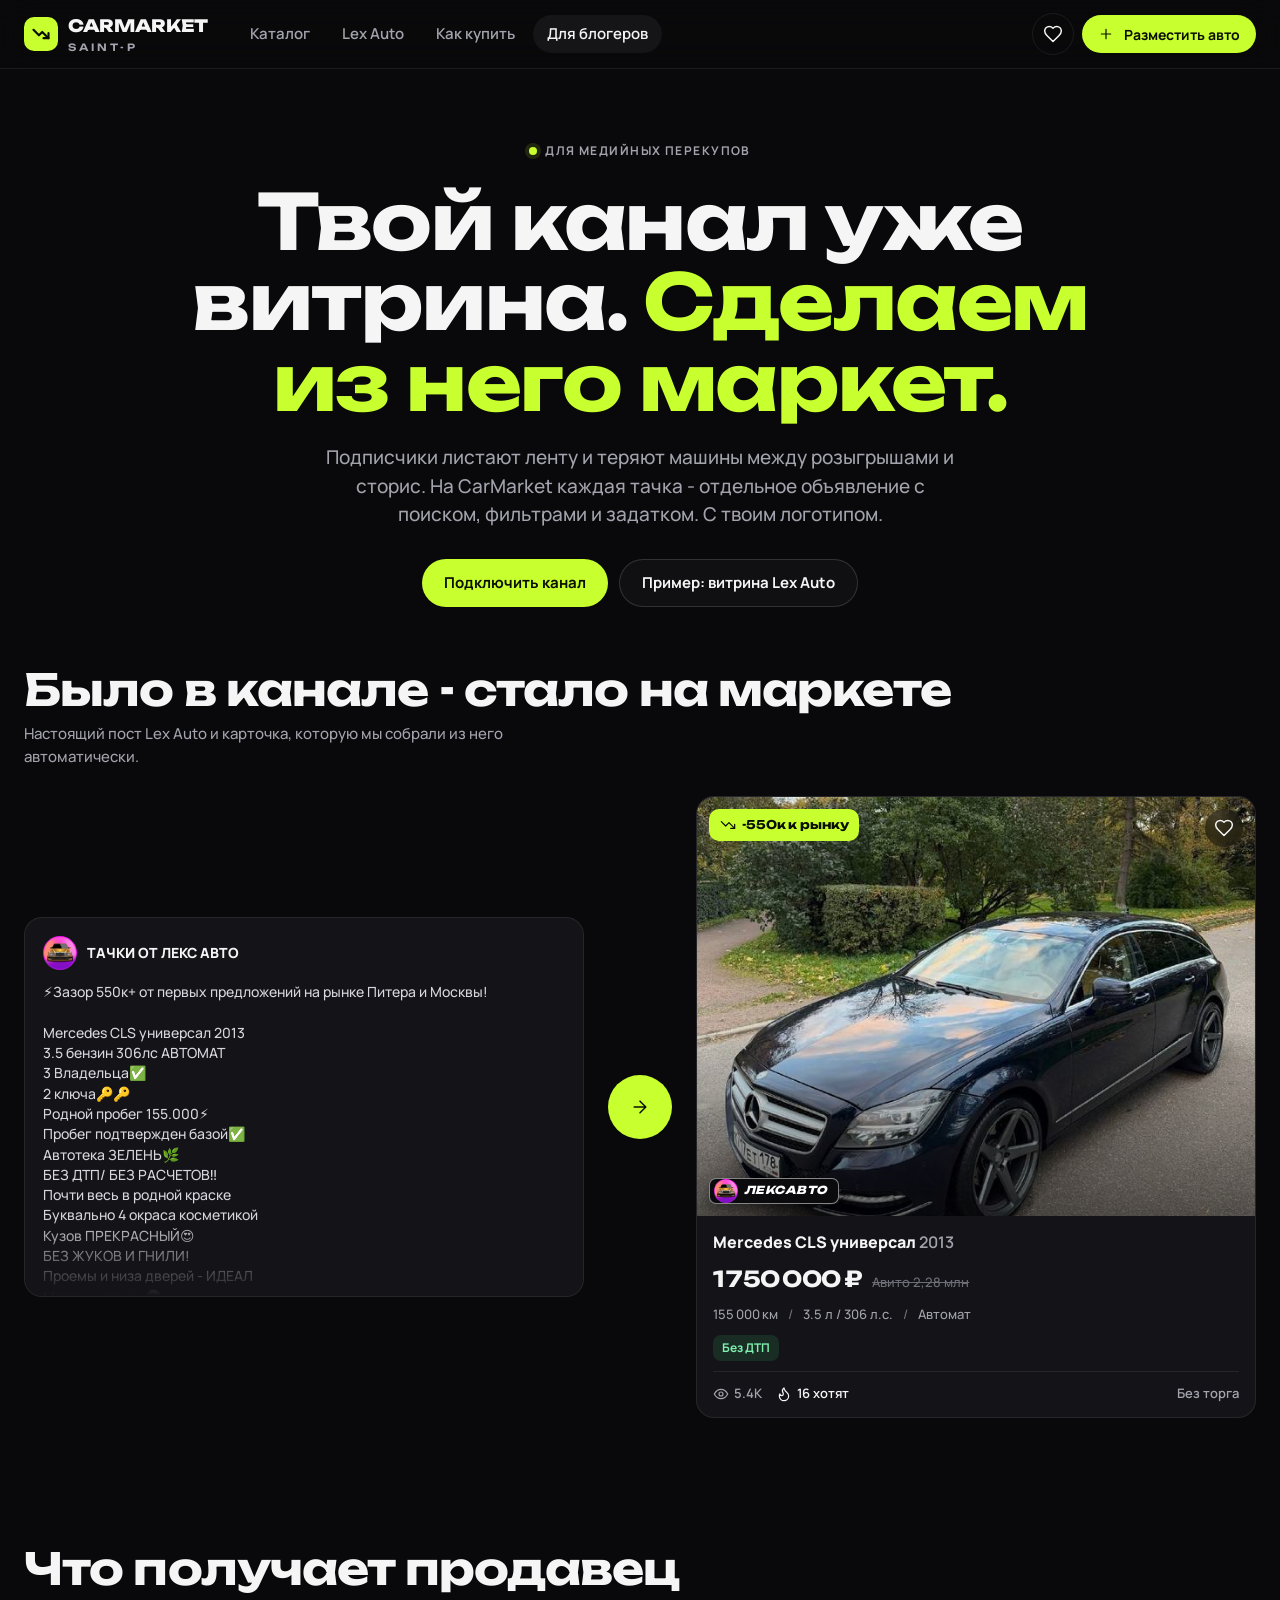
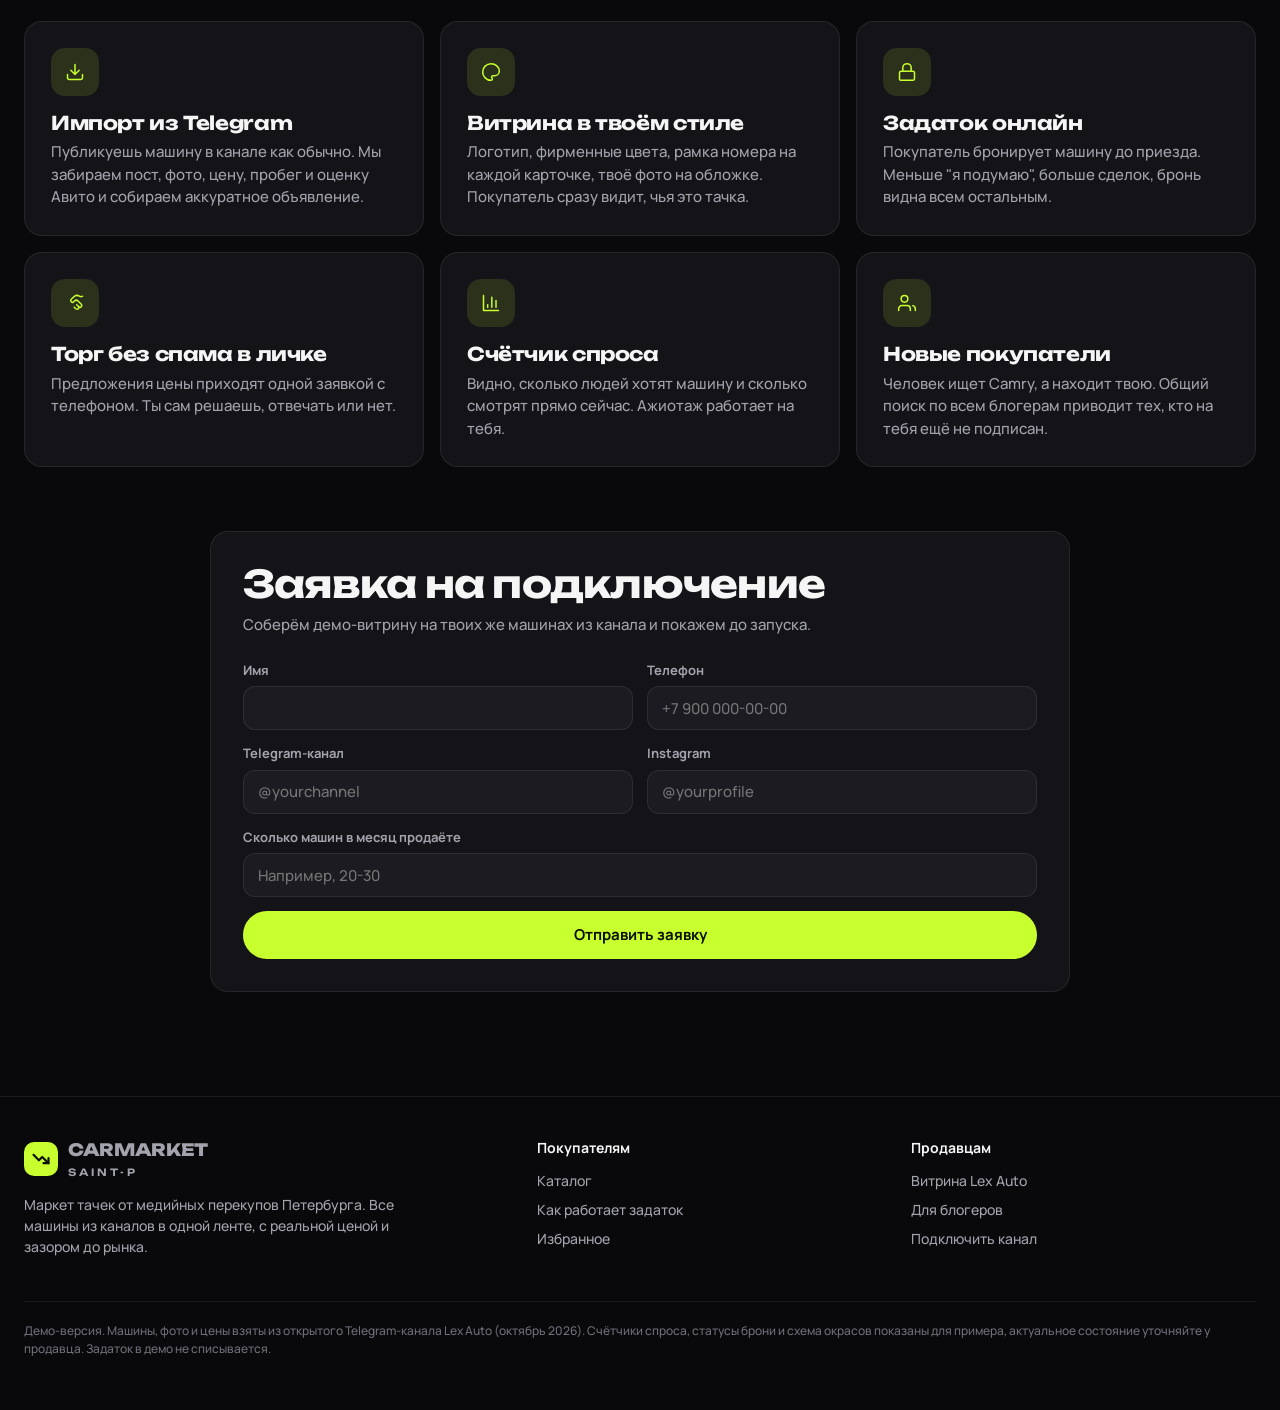
==== bloggers.html @ 49f21e92 "CarMarket SPB: маркет тачек медийных перекупов, первый продавец Lex Auto Каталог с фильтрами и зазор" ====
<!doctype html>
<html lang="ru">
<head>
<meta charset="utf-8">
<meta name="viewport" content="width=device-width, initial-scale=1, viewport-fit=cover">
<title>Для блогеров - CarMarket SPB</title>
<meta name="description" content="Все машины из Telegram-каналов медийных перекупов Петербурга в одной ленте: реальная цена, зазор до рынка, состояние кузова, задаток онлайн.">
<meta name="theme-color" content="#09090b">
<meta property="og:title" content="CarMarket SPB - тачки ниже рынка от медийных перекупов Питера">
<meta property="og:description" content="Все машины из Telegram-каналов медийных перекупов Петербурга в одной ленте: реальная цена, зазор до рынка, состояние кузова, задаток онлайн.">
<meta property="og:image" content="assets/img/og.jpg">
<link rel="icon" href="assets/img/favicon.svg" type="image/svg+xml">
<link rel="preconnect" href="https://fonts.googleapis.com">
<link rel="preconnect" href="https://fonts.gstatic.com" crossorigin>
<link href="https://fonts.googleapis.com/css2?family=Manrope:wght@400;500;600;700;800&family=Unbounded:wght@500;700;800;900&display=swap&subset=cyrillic" rel="stylesheet">
<link rel="stylesheet" href="assets/css/style.css">
</head>
<body data-page="bloggers">

<main>
  <section class="b-hero wrap">
    <span class="eyebrow"><span class="dot"></span>Для медийных перекупов</span>
    <h1>Твой канал уже витрина. <em>Сделаем из него маркет.</em></h1>
    <p>Подписчики листают ленту и теряют машины между розыгрышами и сторис. На CarMarket каждая тачка - отдельное объявление с поиском, фильтрами и задатком. С твоим логотипом.</p>
    <a class="btn btn-accent" href="#join">Подключить канал</a>
    <a class="btn btn-ghost" href="seller.html?id=lex-auto" style="margin-left:8px">Пример: витрина Lex Auto</a>
  </section>

  <section class="sec" style="padding-top:20px">
    <div class="wrap">
      <div class="sec-hd"><div><h2>Было в канале - стало на маркете</h2><p>Настоящий пост Lex Auto и карточка, которую мы собрали из него автоматически.</p></div></div>
      <div class="flow">
        <div class="tg-post" id="tgPost"></div>
        <div class="arrow"><svg class="icon" viewBox="0 0 24 24" aria-hidden="true"><path d="M5 12h14M12 5l7 7-7 7"/></svg></div>
        <div id="mkCard"></div>
      </div>
    </div>
  </section>

  <section class="sec">
    <div class="wrap">
      <div class="sec-hd"><div><h2>Что получает продавец</h2></div></div>
      <div class="features"><div class="feature reveal"><div class="icon-wrap"><svg class="icon" viewBox="0 0 24 24" aria-hidden="true"><path d="M21 15v4a2 2 0 0 1-2 2H5a2 2 0 0 1-2-2v-4M7 10l5 5 5-5M12 15V3"/></svg></div><h3>Импорт из Telegram</h3><p>Публикуешь машину в канале как обычно. Мы забираем пост, фото, цену, пробег и оценку Авито и собираем аккуратное объявление.</p></div><div class="feature reveal"><div class="icon-wrap"><svg class="icon" viewBox="0 0 24 24" aria-hidden="true"><path d="M12 2C6.5 2 2 6.5 2 12s4.5 10 10 10c.926 0 1.648-.746 1.648-1.688 0-.437-.18-.835-.437-1.125-.29-.289-.438-.652-.438-1.125a1.64 1.64 0 0 1 1.668-1.668h1.996c3.051 0 5.555-2.503 5.555-5.554C21.965 6.012 17.461 2 12 2z"/></svg></div><h3>Витрина в твоём стиле</h3><p>Логотип, фирменные цвета, рамка номера на каждой карточке, твоё фото на обложке. Покупатель сразу видит, чья это тачка.</p></div><div class="feature reveal"><div class="icon-wrap"><svg class="icon" viewBox="0 0 24 24" aria-hidden="true"><rect x="3" y="11" width="18" height="11" rx="2"/><path d="M7 11V7a5 5 0 0 1 10 0v4"/></svg></div><h3>Задаток онлайн</h3><p>Покупатель бронирует машину до приезда. Меньше "я подумаю", больше сделок, бронь видна всем остальным.</p></div><div class="feature reveal"><div class="icon-wrap"><svg class="icon" viewBox="0 0 24 24" aria-hidden="true"><path d="m11 17 2 2a1 1 0 1 0 3-3"/><path d="m14 14 2.5 2.5a1 1 0 1 0 3-3l-3.88-3.88a3 3 0 0 0-4.24 0l-.88.88a1 1 0 1 1-3-3l2.81-2.81a5.79 5.79 0 0 1 7.06-.87l.47.28a2 2 0 0 0 1.42.25L21 4"/></svg></div><h3>Торг без спама в личке</h3><p>Предложения цены приходят одной заявкой с телефоном. Ты сам решаешь, отвечать или нет.</p></div><div class="feature reveal"><div class="icon-wrap"><svg class="icon" viewBox="0 0 24 24" aria-hidden="true"><path d="M3 3v18h18M18 17V9M13 17V5M8 17v-3"/></svg></div><h3>Счётчик спроса</h3><p>Видно, сколько людей хотят машину и сколько смотрят прямо сейчас. Ажиотаж работает на тебя.</p></div><div class="feature reveal"><div class="icon-wrap"><svg class="icon" viewBox="0 0 24 24" aria-hidden="true"><path d="M16 21v-2a4 4 0 0 0-4-4H6a4 4 0 0 0-4 4v2"/><circle cx="9" cy="7" r="4"/><path d="M22 21v-2a4 4 0 0 0-3-3.87"/></svg></div><h3>Новые покупатели</h3><p>Человек ищет Camry, а находит твою. Общий поиск по всем блогерам приводит тех, кто на тебя ещё не подписан.</p></div></div>
    </div>
  </section>

  <section class="sec" id="join" style="padding-top:0">
    <div class="wrap">
      <div class="panel" style="padding:32px;max-width:860px;margin:0 auto">
        <h2 style="font-size:clamp(26px,3.4vw,38px);margin-bottom:10px">Заявка на подключение</h2>
        <p style="color:var(--muted);margin:0 0 24px">Соберём демо-витрину на твоих же машинах из канала и покажем до запуска.</p>
        <form class="form-grid" id="joinForm">
          <div><label for="jName">Имя</label><input class="field" id="jName" required autocomplete="name"></div>
          <div><label for="jPhone">Телефон</label><input class="field" id="jPhone" required type="tel" inputmode="tel" placeholder="+7 900 000-00-00"></div>
          <div><label for="jTg">Telegram-канал</label><input class="field" id="jTg" required placeholder="@yourchannel"></div>
          <div><label for="jIg">Instagram</label><input class="field" id="jIg" placeholder="@yourprofile"></div>
          <div class="full"><label for="jMsg">Сколько машин в месяц продаёте</label><input class="field" id="jMsg" placeholder="Например, 20-30"></div>
          <div class="full"><button class="btn btn-accent btn-block">Отправить заявку</button></div>
        </form>
      </div>
    </div>
  </section>
</main>
<script>window.CLS_POST = "⚡️Зазор 550к+ от первых предложений на рынке Питера и Москвы!\n\nMercedes CLS универсал 2013\n3.5 бензин 306лс АВТОМАТ\n3 Владельца✅\n2 ключа🔑🔑\nРодной пробег 155.000⚡️\nПробег подтвержден базой✅\nАвтотека ЗЕЛЕНЬ🌿\nБЕЗ ДТП/ БЕЗ РАСЧЕТОВ‼️\nПочти весь в родной краске\nБуквально 4 окраса косметикой\nКузов ПРЕКРАСНЫЙ😍\nБЕЗ ЖУКОВ И ГНИЛИ!\nПроемы и низа дверей - ИДЕАЛ\nМотор - часики🕐\nИдеально работает, не цокает\nВ красивом синем цвете💙\nКрасивые диски Vossen🛞\nРезина Continental, Перфорированные тормоза🔥\nЖирная комплектация🥵\nЗадняя пневмоподвеска😤\nДерево, кожа, дерево, люк\nПамять, регулировки, автосвет\nКожа мультируль с лепестками\nКруиз, навигация, стекла, зеркала, климат, подогревы, датчик дождя и тд.\n\n📈Старт рынка 2.300к\n🌿Авито оценка 2.280к\n🎁Наша цена всего 1.750к\n☎️ 89991679220";</script>
<script src="assets/js/cars.js"></script>
<script src="assets/js/sellers.js"></script>
<script src="assets/js/app.js"></script>
</body>
</html>
---- assets/css/style.css ----
/* CarMarket SPB - marketplace of media resellers */
:root {
  --bg: #09090b;
  --bg-2: #0f0f12;
  --surface: #141418;
  --surface-2: #1b1b21;
  --surface-3: #24242c;
  --line: rgba(255, 255, 255, .08);
  --line-2: rgba(255, 255, 255, .14);
  --text: #f5f5f6;
  --muted: #a3a3ad;
  --dim: #6e6e78;
  --accent: #c8ff2e;
  --accent-ink: #0b0f00;
  --accent-soft: rgba(200, 255, 46, .12);
  --hot: #ff4d3d;
  --warn: #ffb020;
  --ok: #3ddc84;
  --seller-a: #ff2bd6;
  --seller-b: #7a2cff;
  --seller-gold: #f2b84b;
  --radius: 18px;
  --radius-sm: 12px;
  --shadow: 0 20px 60px -20px rgba(0, 0, 0, .7);
  --display: 'Unbounded', 'Manrope', system-ui, sans-serif;
  --body: 'Manrope', system-ui, -apple-system, sans-serif;
  --wrap: 1320px;
  --ease: cubic-bezier(.2, .8, .2, 1);
}

*, *::before, *::after { box-sizing: border-box; }
html { -webkit-text-size-adjust: 100%; scroll-behavior: smooth; }
body {
  margin: 0;
  background: var(--bg);
  color: var(--text);
  font: 500 15px/1.5 var(--body);
  -webkit-font-smoothing: antialiased;
  overflow-x: hidden;
}
img { max-width: 100%; display: block; }
a { color: inherit; text-decoration: none; }
button, input, select, textarea { font: inherit; color: inherit; }
button { cursor: pointer; background: none; border: 0; padding: 0; }
:focus-visible { outline: 2px solid var(--accent); outline-offset: 3px; border-radius: 6px; }
::selection { background: var(--accent); color: var(--accent-ink); }

.wrap { width: 100%; max-width: var(--wrap); margin: 0 auto; padding: 0 24px; }
@media (max-width: 640px) { .wrap { padding: 0 16px; } }

.icon { width: 20px; height: 20px; flex: none; stroke: currentColor; fill: none; stroke-width: 1.8; stroke-linecap: round; stroke-linejoin: round; }
.icon.sm { width: 16px; height: 16px; }
.icon.lg { width: 24px; height: 24px; }

h1, h2, h3, .display { font-family: var(--display); font-weight: 700; letter-spacing: -.02em; line-height: 1.05; margin: 0; }
.eyebrow { display: inline-flex; align-items: center; gap: 8px; font-size: 12px; font-weight: 700; letter-spacing: .12em; text-transform: uppercase; color: var(--muted); }
.eyebrow .dot { width: 8px; height: 8px; border-radius: 50%; background: var(--accent); box-shadow: 0 0 0 4px var(--accent-soft); animation: pulse 2s infinite; }
@keyframes pulse { 50% { box-shadow: 0 0 0 8px transparent; } }

/* ---------- buttons ---------- */
.btn {
  display: inline-flex; align-items: center; justify-content: center; gap: 10px;
  height: 48px; padding: 0 22px; border-radius: 999px;
  font-weight: 700; font-size: 15px; white-space: nowrap;
  transition: transform .2s var(--ease), background .2s, border-color .2s, color .2s;
}
.btn:active { transform: scale(.97); }
.btn-accent { background: var(--accent); color: var(--accent-ink); }
.btn-accent:hover { background: #d8ff66; }
.btn-ghost { border: 1px solid var(--line-2); background: rgba(255, 255, 255, .03); }
.btn-ghost:hover { border-color: rgba(255, 255, 255, .3); background: rgba(255, 255, 255, .06); }
.btn-dark { background: var(--surface-3); }
.btn-dark:hover { background: #2e2e38; }
.btn-sm { height: 38px; padding: 0 16px; font-size: 14px; }
.btn-block { width: 100%; }

.chip {
  display: inline-flex; align-items: center; gap: 6px;
  height: 36px; padding: 0 14px; border-radius: 999px;
  border: 1px solid var(--line-2); background: rgba(255, 255, 255, .02);
  font-size: 14px; font-weight: 600; color: var(--muted);
  transition: all .2s;
}
.chip:hover { color: var(--text); border-color: rgba(255, 255, 255, .3); }
.chip.on { background: var(--accent); color: var(--accent-ink); border-color: var(--accent); }
.tag {
  display: inline-flex; align-items: center; gap: 5px;
  font-size: 12px; font-weight: 700; padding: 4px 9px; border-radius: 8px;
  background: var(--surface-3); color: #d4d4da; white-space: nowrap;
}
.tag.ok { background: rgba(61, 220, 132, .12); color: #7ff0ae; }
.tag.warn { background: rgba(255, 176, 32, .12); color: #ffc85c; }
.tag.hot { background: rgba(255, 77, 61, .14); color: #ff8a7d; }

/* ---------- header ---------- */
.hdr {
  position: sticky; top: 0; z-index: 50;
  background: rgba(9, 9, 11, .78);
  backdrop-filter: saturate(160%) blur(16px);
  -webkit-backdrop-filter: saturate(160%) blur(16px);
  border-bottom: 1px solid var(--line);
}
.hdr-in { display: flex; align-items: center; gap: 28px; height: 68px; }
.logo { display: flex; align-items: center; gap: 10px; font-family: var(--display); font-weight: 800; font-size: 17px; letter-spacing: -.02em; }
.logo-mark { width: 34px; height: 34px; border-radius: 10px; background: var(--accent); display: grid; place-items: center; color: var(--accent-ink); }
.logo small { display: block; font-size: 10px; letter-spacing: .3em; color: var(--muted); font-weight: 600; margin-top: 2px; }
.nav { display: flex; gap: 4px; }
.nav a { padding: 8px 14px; border-radius: 999px; font-weight: 600; color: var(--muted); transition: .2s; }
.nav a:hover, .nav a.on { color: var(--text); background: rgba(255, 255, 255, .05); }
.hdr-act { margin-left: auto; display: flex; align-items: center; gap: 8px; }
.icon-btn { position: relative; width: 42px; height: 42px; border-radius: 50%; display: grid; place-items: center; border: 1px solid var(--line); transition: .2s; }
.icon-btn:hover { border-color: var(--line-2); background: rgba(255, 255, 255, .05); }
.icon-btn .count { position: absolute; top: -3px; right: -3px; min-width: 18px; height: 18px; padding: 0 5px; border-radius: 9px; background: var(--accent); color: var(--accent-ink); font-size: 11px; font-weight: 800; display: grid; place-items: center; }
.icon-btn .count:empty { display: none; }
.burger { display: none; }
@media (max-width: 900px) {
  .nav { display: none; }
  .burger { display: grid; }
  .hdr-act .btn { display: none; }
  .nav.open { display: flex; flex-direction: column; position: absolute; top: 68px; left: 0; right: 0; padding: 12px 16px 20px; background: var(--bg); border-bottom: 1px solid var(--line); }
  .nav.open a { padding: 14px 12px; font-size: 17px; }
}

/* ---------- ticker ---------- */
.ticker { border-bottom: 1px solid var(--line); background: var(--bg-2); overflow: hidden; white-space: nowrap; font-size: 13px; font-weight: 600; color: var(--muted); }
.ticker-track { display: inline-flex; gap: 40px; padding: 10px 0; animation: ticker 60s linear infinite; }
.ticker:hover .ticker-track { animation-play-state: paused; }
.ticker-item { display: inline-flex; align-items: center; gap: 10px; }
.ticker-item b { color: var(--text); }
.ticker-item .g { color: var(--accent); }
@keyframes ticker { to { transform: translateX(-50%); } }

/* ---------- hero ---------- */
.hero { position: relative; padding: 56px 0 40px; overflow: hidden; }
.hero::before {
  content: ''; position: absolute; inset: -40% -10% auto auto; width: 900px; height: 900px;
  background: radial-gradient(closest-side, rgba(200, 255, 46, .10), transparent 70%);
  pointer-events: none;
}
.hero-grid { display: grid; grid-template-columns: 1.15fr .85fr; gap: 40px; align-items: stretch; }
.hero h1 { font-size: clamp(34px, 4.4vw, 62px); margin: 18px 0 20px; }
.hero h1 em { font-style: normal; color: var(--accent); }
.hero-lead { font-size: 18px; color: var(--muted); max-width: 560px; margin: 0 0 28px; }
.search {
  display: flex; align-items: center; gap: 10px;
  background: var(--surface); border: 1px solid var(--line-2);
  border-radius: 999px; padding: 6px 6px 6px 20px; max-width: 620px;
  transition: border-color .2s, box-shadow .2s;
}
.search:focus-within { border-color: var(--accent); box-shadow: 0 0 0 4px var(--accent-soft); }
.search input { flex: 1; min-width: 0; height: 48px; background: none; border: 0; outline: 0; font-size: 16px; }
.search input::placeholder { color: var(--dim); }
.quick { display: flex; flex-wrap: wrap; gap: 8px; margin-top: 18px; }
.stats { display: grid; grid-template-columns: repeat(4, 1fr); gap: 1px; margin-top: 44px; background: var(--line); border: 1px solid var(--line); border-radius: var(--radius); overflow: hidden; }
.stat { background: var(--bg); padding: 18px 20px; }
.stat b { display: block; font-family: var(--display); font-size: 26px; font-weight: 700; letter-spacing: -.02em; }
.stat b .g { color: var(--accent); }
.stat span { font-size: 13px; color: var(--muted); }
@media (max-width: 1000px) {
  .hero-grid { grid-template-columns: 1fr; }
  .stats { grid-template-columns: repeat(2, 1fr); }
}
@media (max-width: 640px) {
  .hero { padding-top: 32px; }
  .hero-lead { font-size: 16px; }
  .stat b { font-size: 21px; }
}

/* ---------- featured seller (brand card) ---------- */
.brand-card {
  height: 100%;
  position: relative; isolation: isolate; overflow: hidden;
  border-radius: 28px; min-height: 460px; padding: 26px;
  display: flex; flex-direction: column;
  background:
    radial-gradient(120% 80% at 100% 0%, var(--seller-a) 0%, transparent 55%),
    radial-gradient(120% 90% at 0% 100%, var(--seller-b) 0%, transparent 60%),
    #1a0b24;
  box-shadow: var(--shadow);
}
.brand-card::after {
  content: ''; position: absolute; inset: 0; z-index: -1; opacity: .25; mix-blend-mode: overlay;
  background-image: url("data:image/svg+xml,%3Csvg xmlns='http://www.w3.org/2000/svg' width='160' height='160'%3E%3Cfilter id='n'%3E%3CfeTurbulence type='fractalNoise' baseFrequency='.9' numOctaves='3'/%3E%3C/filter%3E%3Crect width='100%25' height='100%25' filter='url(%23n)'/%3E%3C/svg%3E");
}
.brand-card .bc-top { display: flex; align-items: center; gap: 12px; }
.brand-card .bc-ava { width: 56px; height: 56px; border-radius: 50%; border: 2px solid var(--seller-gold); object-fit: cover; }
.brand-card .bc-name { font-family: var(--display); font-weight: 800; font-size: 20px; }
.brand-card .bc-sub { font-size: 13px; color: rgba(255, 255, 255, .78); display: flex; align-items: center; gap: 6px; }
.brand-card .bc-label { position: absolute; top: 22px; right: 22px; font-size: 11px; font-weight: 800; letter-spacing: .14em; text-transform: uppercase; background: rgba(0, 0, 0, .35); padding: 7px 11px; border-radius: 999px; }
.brand-card .bc-word {
  position: absolute; left: -6px; right: 0; bottom: 120px; z-index: -1;
  font-family: var(--display); font-weight: 900; font-size: 104px; line-height: .85; letter-spacing: -.05em;
  color: transparent; -webkit-text-stroke: 1.5px rgba(255, 255, 255, .22); white-space: nowrap;
}
.brand-card .bc-person {
  position: absolute; right: 10%; bottom: 0; height: 80%; width: auto; z-index: 0;
  filter: drop-shadow(0 20px 30px rgba(0, 0, 0, .55)) saturate(1.05);
  image-rendering: auto;
}
.brand-card .bc-bottom { margin-top: auto; position: relative; z-index: 1; display: flex; align-items: flex-end; justify-content: space-between; gap: 16px; }
.brand-card .bc-stats { display: flex; gap: 22px; }
.brand-card .bc-stats b { display: block; font-family: var(--display); font-size: 24px; }
.brand-card .bc-stats span { font-size: 12px; color: rgba(255, 255, 255, .75); }
.brand-card .btn-gold { background: var(--seller-gold); color: #1a1000; }
.brand-card .btn-gold:hover { background: #ffcc6b; }
@media (max-width: 640px) {
  .brand-card { min-height: 420px; padding: 20px; border-radius: 22px; }
  .brand-card .bc-word { font-size: 84px; bottom: 150px; }
  .brand-card .bc-person { right: 0; height: 74%; bottom: 70px; }
  .brand-card .bc-bottom { flex-direction: column; align-items: stretch; }
}

/* plate frame - the seller's logo as it sits on their cars */
.plate {
  display: inline-flex; align-items: center; gap: 6px;
  height: 26px; padding: 0 10px 0 4px; border-radius: 7px;
  background: #0b0b0d; border: 1px solid rgba(255, 255, 255, .5);
  font-family: var(--display); font-style: italic; font-weight: 800; font-size: 11px; letter-spacing: .04em; color: #fff;
  box-shadow: 0 6px 16px rgba(0, 0, 0, .45);
}
.plate img { width: 18px; height: 18px; border-radius: 50%; }

/* ---------- sections ---------- */
.sec { padding: 64px 0; }
.sec-hd { display: flex; align-items: flex-end; justify-content: space-between; gap: 20px; margin-bottom: 28px; }
.sec-hd h2 { font-size: clamp(28px, 3.6vw, 44px); }
.sec-hd p { margin: 10px 0 0; color: var(--muted); max-width: 560px; }
@media (max-width: 640px) { .sec { padding: 44px 0; } .sec-hd { flex-direction: column; align-items: flex-start; } }

/* ---------- catalog ---------- */
.catalog { display: grid; grid-template-columns: 280px 1fr; gap: 28px; align-items: start; }
.filters { position: sticky; top: 88px; background: var(--surface); border: 1px solid var(--line); border-radius: var(--radius); padding: 20px; max-height: calc(100vh - 108px); overflow: auto; }
.filters h3 { font-family: var(--body); font-size: 13px; font-weight: 800; letter-spacing: .08em; text-transform: uppercase; color: var(--muted); margin: 0 0 10px; }
.f-group + .f-group { margin-top: 22px; padding-top: 20px; border-top: 1px solid var(--line); }
.f-row { display: flex; gap: 8px; }
.field {
  width: 100%; height: 44px; padding: 0 14px; border-radius: 12px;
  background: var(--surface-2); border: 1px solid var(--line); outline: 0;
  font-size: 15px; transition: border-color .2s;
}
.field:focus { border-color: var(--accent); }
select.field { appearance: none; background-image: url("data:image/svg+xml,%3Csvg xmlns='http://www.w3.org/2000/svg' width='12' height='8' fill='none' stroke='%23a3a3ad' stroke-width='1.8'%3E%3Cpath d='m1 1.5 5 5 5-5'/%3E%3C/svg%3E"); background-repeat: no-repeat; background-position: right 14px center; padding-right: 34px; }
.seg { display: flex; flex-wrap: wrap; gap: 6px; }
.seg button { height: 34px; padding: 0 12px; border-radius: 10px; background: var(--surface-2); border: 1px solid var(--line); font-size: 13px; font-weight: 700; color: var(--muted); transition: .15s; }
.seg button:hover { color: var(--text); }
.seg button.on { background: var(--accent); border-color: var(--accent); color: var(--accent-ink); }
.check { display: flex; align-items: center; gap: 10px; padding: 7px 0; cursor: pointer; font-weight: 600; font-size: 14px; }
.check input { appearance: none; width: 20px; height: 20px; border-radius: 6px; border: 1.5px solid var(--line-2); display: grid; place-items: center; transition: .15s; margin: 0; flex: none; }
.check input:checked { background: var(--accent); border-color: var(--accent); }
.check input:checked::after { content: ''; width: 10px; height: 6px; border: 2px solid var(--accent-ink); border-top: 0; border-right: 0; transform: rotate(-45deg) translate(1px, -1px); }
.check .n { margin-left: auto; color: var(--dim); font-size: 12px; }
.f-actions { display: none; }

.toolbar { display: flex; align-items: center; gap: 12px; margin-bottom: 18px; }
.toolbar .found { font-weight: 700; }
.toolbar .found span { color: var(--muted); font-weight: 600; }
.toolbar .sort { margin-left: auto; width: auto; }
.toolbar .filter-btn { display: none; }

.grid { display: grid; grid-template-columns: repeat(auto-fill, minmax(270px, 1fr)); gap: 20px; }
.empty { grid-column: 1 / -1; text-align: center; padding: 60px 20px; border: 1px dashed var(--line-2); border-radius: var(--radius); color: var(--muted); }
.empty b { display: block; font-family: var(--display); color: var(--text); font-size: 20px; margin-bottom: 8px; }

@media (max-width: 1000px) {
  .catalog { grid-template-columns: minmax(0, 1fr); }
  .filters {
    position: fixed; inset: auto 0 0 0; top: auto; z-index: 80; max-height: 86vh; border-radius: 24px 24px 0 0;
    transform: translateY(105%); transition: transform .35s var(--ease); padding-bottom: 96px;
  }
  .filters.open { transform: none; box-shadow: 0 -30px 80px rgba(0, 0, 0, .7); }
  .f-actions { display: flex; gap: 10px; position: fixed; left: 0; right: 0; bottom: 0; padding: 14px 16px calc(14px + env(safe-area-inset-bottom)); background: var(--surface); border-top: 1px solid var(--line); }
  .toolbar .filter-btn { display: inline-flex; }
}
@media (max-width: 640px) {
  .grid { grid-template-columns: 1fr; }
  .toolbar { flex-wrap: wrap; }
}

/* ---------- car card ---------- */
.card {
  position: relative; display: flex; flex-direction: column;
  background: var(--surface); border: 1px solid var(--line); border-radius: var(--radius); overflow: hidden;
  transition: transform .3s var(--ease), border-color .3s, box-shadow .3s;
}
.card:hover { transform: translateY(-4px); border-color: var(--line-2); box-shadow: var(--shadow); }
.card-media { position: relative; aspect-ratio: 4 / 3; overflow: hidden; background: var(--surface-2); }
.card-media img { width: 100%; height: 100%; object-fit: cover; transition: transform .6s var(--ease); }
.card:hover .card-media img { transform: scale(1.04); }
.card-media::after { content: ''; position: absolute; inset: auto 0 0 0; height: 45%; background: linear-gradient(transparent, rgba(0, 0, 0, .55)); pointer-events: none; }
.card .plate { position: absolute; left: 12px; bottom: 12px; z-index: 2; }
.gap-badge {
  position: absolute; left: 12px; top: 12px; z-index: 2;
  display: inline-flex; align-items: center; gap: 6px;
  padding: 7px 11px; border-radius: 10px; background: var(--accent); color: var(--accent-ink);
  font-family: var(--display); font-weight: 700; font-size: 12px; letter-spacing: -.01em;
}
.fav {
  position: absolute; right: 12px; top: 12px; z-index: 3;
  width: 38px; height: 38px; border-radius: 50%; display: grid; place-items: center;
  background: rgba(0, 0, 0, .45); backdrop-filter: blur(8px); -webkit-backdrop-filter: blur(8px);
  transition: .2s;
}
.fav:hover { background: rgba(0, 0, 0, .7); }
.fav.on { color: var(--hot); }
.fav.on .icon { fill: currentColor; }
.card .status {
  position: absolute; inset: 0; z-index: 2; display: grid; place-items: center;
  background: rgba(9, 9, 11, .55); backdrop-filter: grayscale(1);
  -webkit-backdrop-filter: grayscale(1);
}
.card .status span { font-family: var(--display); font-weight: 800; font-size: 14px; letter-spacing: .1em; text-transform: uppercase; padding: 9px 16px; border-radius: 10px; background: rgba(0, 0, 0, .6); border: 1px solid var(--line-2); }
.card .status.reserved { background: none; backdrop-filter: none; -webkit-backdrop-filter: none; place-items: start start; padding: 54px 12px 12px; pointer-events: none; }
.card .status.reserved span { background: var(--warn); color: #1a1000; border: 0; font-size: 11px; }
.card-body { padding: 16px 16px 14px; display: flex; flex-direction: column; gap: 10px; flex: 1; }
.card-title { font-weight: 800; font-size: 16px; line-height: 1.3; }
.card-title span { color: var(--muted); font-weight: 600; }
.card-price { display: flex; align-items: baseline; flex-wrap: wrap; gap: 4px 10px; }
.card-price b { font-family: var(--display); font-size: 22px; font-weight: 700; letter-spacing: -.02em; }
.card-price s { color: var(--dim); font-size: 13px; text-decoration-thickness: 1px; }
.card-specs { font-size: 13px; color: var(--muted); display: flex; flex-wrap: wrap; gap: 4px 10px; }
.card-specs i { font-style: normal; color: var(--dim); }
.card-tags { display: flex; flex-wrap: wrap; gap: 6px; }
.card-foot { margin-top: auto; padding-top: 12px; border-top: 1px solid var(--line); display: flex; align-items: center; gap: 14px; font-size: 13px; color: var(--muted); font-weight: 600; }
.card-foot span { display: inline-flex; align-items: center; gap: 5px; }
.card-foot .want { color: var(--text); }
.card-foot .bargain { margin-left: auto; }
.card a.stretch::after { content: ''; position: absolute; inset: 0; z-index: 1; }

/* ---------- how it works ---------- */
.steps { display: grid; grid-template-columns: repeat(4, 1fr); gap: 16px; counter-reset: s; }
.step { background: var(--surface); border: 1px solid var(--line); border-radius: var(--radius); padding: 24px; position: relative; overflow: hidden; }
.step::before { counter-increment: s; content: '0' counter(s); font-family: var(--display); font-weight: 800; font-size: 56px; line-height: 1; color: transparent; -webkit-text-stroke: 1px var(--line-2); position: absolute; right: 18px; top: 14px; }
.step .icon-wrap { width: 48px; height: 48px; border-radius: 14px; display: grid; place-items: center; background: var(--accent-soft); color: var(--accent); margin-bottom: 18px; }
.step h3 { font-size: 18px; margin-bottom: 8px; }
.step p { margin: 0; color: var(--muted); font-size: 14px; }
@media (max-width: 1000px) { .steps { grid-template-columns: 1fr 1fr; } }
@media (max-width: 640px) { .steps { grid-template-columns: 1fr; } }

/* ---------- sellers rail ---------- */
.sellers { display: grid; grid-template-columns: 1.4fr 1fr 1fr 1fr; gap: 16px; }
.seller-tile { border-radius: var(--radius); padding: 22px; min-height: 230px; display: flex; flex-direction: column; border: 1px solid var(--line); background: var(--surface); position: relative; overflow: hidden; transition: transform .3s var(--ease); }
.seller-tile:hover { transform: translateY(-3px); }
.seller-tile.brand { background: radial-gradient(100% 100% at 100% 0%, var(--seller-a), transparent 60%), radial-gradient(100% 100% at 0% 100%, var(--seller-b), transparent 60%), #1a0b24; border: 0; }
.seller-tile .ava { width: 64px; height: 64px; border-radius: 50%; object-fit: cover; border: 2px solid var(--seller-gold); }
.seller-tile h3 { font-size: 20px; margin: 16px 0 4px; }
.seller-tile p { margin: 0; font-size: 14px; color: rgba(255, 255, 255, .75); }
.seller-tile .meta { margin-top: auto; padding-top: 16px; display: flex; gap: 16px; font-size: 13px; font-weight: 700; }
.seller-tile.soon { border-style: dashed; border-color: var(--line-2); background: transparent; color: var(--muted); }
.seller-tile.soon .ava { border: 1.5px dashed var(--line-2); display: grid; place-items: center; }
.seller-tile.soon h3 { color: var(--text); }
@media (max-width: 1000px) { .sellers { grid-template-columns: 1fr 1fr; } }
@media (max-width: 640px) { .sellers { grid-template-columns: 1fr; } .seller-tile.soon:nth-child(n+3) { display: none; } }

/* ---------- CTA band ---------- */
.cta-band { border-radius: 28px; padding: 48px; background: var(--accent); color: var(--accent-ink); display: grid; grid-template-columns: 1.3fr 1fr; gap: 30px; align-items: center; position: relative; overflow: hidden; }
.cta-band h2 { font-size: clamp(30px, 4vw, 52px); }
.cta-band p { font-size: 17px; margin: 14px 0 0; max-width: 520px; font-weight: 600; opacity: .8; }
.cta-band .btn { background: var(--accent-ink); color: var(--accent); }
.cta-band .btn:hover { background: #1c2400; }
.cta-band ul { list-style: none; margin: 0; padding: 0; display: grid; gap: 12px; font-weight: 700; }
.cta-band li { display: flex; gap: 10px; align-items: flex-start; }
@media (max-width: 800px) { .cta-band { grid-template-columns: 1fr; padding: 30px 22px; } }

/* ---------- footer ---------- */
.ftr { border-top: 1px solid var(--line); margin-top: 40px; padding: 40px 0 calc(40px + env(safe-area-inset-bottom)); color: var(--muted); font-size: 14px; }
.ftr-in { display: grid; grid-template-columns: 1.4fr 1fr 1fr; gap: 30px; }
.ftr h4 { color: var(--text); margin: 0 0 12px; font-size: 14px; }
.ftr ul { list-style: none; margin: 0; padding: 0; display: grid; gap: 8px; }
.ftr a:hover { color: var(--text); }
.ftr .note { margin-top: 30px; padding-top: 20px; border-top: 1px solid var(--line); font-size: 12px; color: var(--dim); }
@media (max-width: 800px) { .ftr-in { grid-template-columns: 1fr 1fr; } .ftr-in > :first-child { grid-column: 1 / -1; } }

/* ---------- car page ---------- */
.crumbs { display: flex; flex-wrap: wrap; gap: 8px; font-size: 13px; color: var(--dim); padding: 22px 0 14px; }
.crumbs a:hover { color: var(--text); }
.car-head { display: flex; flex-wrap: wrap; align-items: flex-end; justify-content: space-between; gap: 16px; margin-bottom: 20px; }
.car-head h1 { font-size: clamp(28px, 4vw, 48px); }
.car-head h1 span { color: var(--muted); font-weight: 500; }
.car-head .tags { display: flex; flex-wrap: wrap; gap: 6px; margin-top: 12px; }
.car-head .acts { display: flex; gap: 8px; }
.car-layout { display: grid; grid-template-columns: minmax(0, 1fr) 400px; gap: 28px; align-items: start; }
.car-layout > *, .catalog > * { min-width: 0; }
@media (max-width: 1080px) { .car-layout { grid-template-columns: minmax(0, 1fr); } }

.gallery { position: relative; }
.g-main { position: relative; aspect-ratio: 4 / 3; border-radius: var(--radius); overflow: hidden; background: var(--surface-2); }
.g-track { display: flex; height: 100%; overflow-x: auto; scroll-snap-type: x mandatory; scrollbar-width: none; }
.g-track::-webkit-scrollbar { display: none; }
.g-track img { flex: 0 0 100%; width: 100%; height: 100%; object-fit: cover; scroll-snap-align: center; cursor: zoom-in; }
.g-nav { position: absolute; top: 50%; transform: translateY(-50%); width: 46px; height: 46px; border-radius: 50%; background: rgba(0, 0, 0, .5); backdrop-filter: blur(8px); -webkit-backdrop-filter: blur(8px); display: grid; place-items: center; z-index: 2; transition: .2s; }
.g-nav:hover { background: rgba(0, 0, 0, .8); }
.g-nav.prev { left: 14px; } .g-nav.next { right: 14px; }
.g-count { position: absolute; right: 14px; bottom: 14px; z-index: 2; font-size: 13px; font-weight: 700; background: rgba(0, 0, 0, .55); padding: 6px 10px; border-radius: 8px; }
.g-main .plate { position: absolute; left: 14px; bottom: 14px; z-index: 2; height: 32px; font-size: 13px; }
.g-main .plate img { width: 22px; height: 22px; }
.g-thumbs { display: flex; gap: 8px; margin-top: 10px; overflow-x: auto; scrollbar-width: none; padding-bottom: 2px; }
.g-thumbs::-webkit-scrollbar { display: none; }
.g-thumbs button { flex: 0 0 92px; height: 68px; border-radius: 10px; overflow: hidden; opacity: .5; transition: opacity .2s; border: 2px solid transparent; }
.g-thumbs button.on { opacity: 1; border-color: var(--accent); }
.g-thumbs img { width: 100%; height: 100%; object-fit: cover; }
@media (max-width: 640px) {
  .g-main { border-radius: 0; margin: 0 -16px; }
  .g-nav { display: none; }
  .g-thumbs button { flex-basis: 70px; height: 52px; }
}

.panel { background: var(--surface); border: 1px solid var(--line); border-radius: var(--radius); padding: 22px; }
.buy { position: sticky; top: 88px; display: grid; grid-template-columns: minmax(0, 1fr); gap: 16px; }
.gallery + .buy { margin-top: 18px; }
@media (max-width: 640px) { .buy .price { font-size: 30px; } }
.buy .price { font-family: var(--display); font-size: 38px; font-weight: 700; letter-spacing: -.03em; line-height: 1; }
.buy .price-row { display: flex; flex-wrap: wrap; align-items: center; justify-content: space-between; gap: 10px; }
.gap-pill { display: inline-flex; align-items: center; gap: 6px; padding: 8px 12px; border-radius: 12px; background: var(--accent); color: var(--accent-ink); font-weight: 800; font-size: 13px; white-space: nowrap; }
.scale { margin-top: 18px; }
.scale-bar { position: relative; height: 10px; border-radius: 6px; background: linear-gradient(90deg, var(--accent) 0%, #ffe14d 45%, var(--hot) 100%); opacity: .9; }
.scale-pin { position: absolute; top: 50%; width: 18px; height: 18px; border-radius: 50%; transform: translate(-50%, -50%); border: 3px solid var(--bg); }
.scale-pin.me { background: var(--accent); width: 24px; height: 24px; box-shadow: 0 0 0 4px var(--accent-soft); }
.scale-pin.av { background: #ffe14d; }
.scale-pin.mk { background: var(--hot); }
.scale-legend { display: grid; grid-template-columns: repeat(3, 1fr); gap: 8px; margin-top: 14px; font-size: 12px; color: var(--muted); }
.scale-legend b { display: block; color: var(--text); font-size: 14px; }
.scale-legend i { display: inline-block; width: 8px; height: 8px; border-radius: 50%; margin-right: 6px; }
.demand { display: flex; align-items: center; gap: 12px; padding: 14px; border-radius: 14px; background: var(--surface-2); }
.demand .faces { display: flex; }
.demand .faces span { width: 30px; height: 30px; border-radius: 50%; border: 2px solid var(--surface-2); margin-left: -8px; display: grid; place-items: center; font-size: 11px; font-weight: 800; color: #111; }
.demand .faces span:first-child { margin-left: 0; }
.demand p { margin: 0; font-size: 14px; line-height: 1.35; }
.demand p b { font-size: 15px; }
.demand .live { display: inline-flex; align-items: center; gap: 6px; color: var(--accent); font-size: 12px; font-weight: 700; }
.demand .live::before { content: ''; width: 7px; height: 7px; border-radius: 50%; background: var(--accent); animation: pulse 2s infinite; box-shadow: 0 0 0 3px var(--accent-soft); }
.buy-actions { display: grid; gap: 10px; }
.buy-actions .row { display: grid; grid-template-columns: 1fr 1fr; gap: 10px; }
.deposit-note { font-size: 12px; color: var(--dim); text-align: center; margin: -2px 0 0; }
.bargain-line { display: flex; align-items: center; gap: 10px; font-size: 14px; font-weight: 700; padding: 12px 14px; border-radius: 12px; border: 1px solid var(--line); }
.bargain-line .icon { color: var(--accent); }
.bargain-line.no .icon { color: var(--hot); }

.seller-mini { display: flex; align-items: center; gap: 12px; padding: 16px; border-radius: var(--radius); background: radial-gradient(120% 120% at 100% 0%, var(--seller-a), transparent 60%), radial-gradient(120% 120% at 0% 100%, var(--seller-b), transparent 60%), #1a0b24; }
.seller-mini img { width: 52px; height: 52px; border-radius: 50%; border: 2px solid var(--seller-gold); }
.seller-mini b { display: flex; align-items: center; gap: 6px; font-size: 16px; }
.seller-mini small { display: block; color: rgba(255, 255, 255, .78); font-size: 13px; }
.seller-mini .btn { margin-left: auto; background: rgba(0, 0, 0, .35); }
.verified { color: var(--seller-gold); }

.block { margin-top: 28px; }
.block > h2 { font-size: 24px; margin-bottom: 16px; display: flex; align-items: center; gap: 12px; }
.specs { display: grid; grid-template-columns: repeat(3, 1fr); gap: 1px; background: var(--line); border: 1px solid var(--line); border-radius: var(--radius); overflow: hidden; }
.specs div { background: var(--surface); padding: 14px 16px; }
.specs dt { font-size: 12px; color: var(--muted); font-weight: 600; margin-bottom: 4px; }
.specs dd { margin: 0; font-weight: 700; display: flex; align-items: center; gap: 6px; }
@media (max-width: 640px) { .specs { grid-template-columns: 1fr 1fr; } }

.checks { display: grid; grid-template-columns: 1fr 1fr; gap: 10px; }
.checks li { list-style: none; display: flex; gap: 12px; align-items: flex-start; padding: 14px; border-radius: 14px; background: var(--surface); border: 1px solid var(--line); font-size: 14px; }
.checks li b { display: block; font-size: 15px; }
.checks li small { color: var(--muted); }
.checks .lamp { width: 30px; height: 30px; border-radius: 10px; display: grid; place-items: center; flex: none; }
.checks .ok .lamp { background: rgba(61, 220, 132, .14); color: var(--ok); }
.checks .warn .lamp { background: rgba(255, 176, 32, .14); color: var(--warn); }
.checks .info .lamp { background: var(--surface-3); color: var(--muted); }
.checks { padding: 0; margin: 0; }
@media (max-width: 640px) { .checks { grid-template-columns: 1fr; } }

.body-wrap { display: grid; grid-template-columns: 240px 1fr; gap: 24px; align-items: start; }
.body-svg { background: var(--surface); border: 1px solid var(--line); border-radius: var(--radius); padding: 18px; }
.body-svg svg { width: 100%; height: auto; display: block; }
.body-svg .p { stroke: var(--bg); stroke-width: 3; transition: opacity .2s; }
.body-svg .p.s-n { fill: #2f6b45; }
.body-svg .p.s-p { fill: var(--warn); }
.body-svg .p.s-r { fill: var(--hot); }
.body-svg .p.s-u { fill: var(--surface-3); }
.body-svg .glass { fill: #0c0c10; }
.legend { display: flex; flex-wrap: wrap; gap: 8px 14px; font-size: 12px; color: var(--muted); margin-top: 12px; }
.legend i { display: inline-block; width: 10px; height: 10px; border-radius: 3px; margin-right: 6px; vertical-align: -1px; }
.bullets { list-style: none; margin: 0; padding: 0; display: grid; gap: 8px; }
.bullets li { display: flex; gap: 10px; align-items: flex-start; font-weight: 600; }
.bullets .icon { color: var(--accent); margin-top: 2px; }
.quote { margin: 16px 0 0; padding: 18px 20px; border-radius: 16px; background: var(--surface); border: 1px solid var(--line); border-left: 3px solid var(--seller-a); }
.quote p { margin: 0 0 8px; }
.quote p:last-child { margin: 0; }
.quote footer { display: flex; align-items: center; gap: 8px; margin-top: 12px; font-size: 13px; color: var(--muted); font-weight: 700; }
.quote footer img { width: 22px; height: 22px; border-radius: 50%; }
.sub-hd { font-size: 13px; font-weight: 800; letter-spacing: .08em; text-transform: uppercase; color: var(--muted); margin: 0 0 12px; }
@media (max-width: 760px) { .body-wrap { grid-template-columns: 1fr; } .body-svg { max-width: 260px; } }

.equip { display: flex; flex-wrap: wrap; gap: 8px; }
.equip span { padding: 9px 14px; border-radius: 12px; background: var(--surface); border: 1px solid var(--line); font-size: 14px; font-weight: 600; }
.proof { display: grid; grid-template-columns: repeat(auto-fill, minmax(160px, 1fr)); gap: 10px; }
.proof img { border-radius: 12px; aspect-ratio: 3 / 4; object-fit: cover; object-position: top; cursor: zoom-in; border: 1px solid var(--line); }
.source { display: inline-flex; align-items: center; gap: 8px; color: var(--muted); font-size: 14px; font-weight: 600; }
.source:hover { color: var(--text); }

.mbar { display: none; }
@media (max-width: 1080px) {
  .buy { position: static; }
  .mbar {
    display: flex; align-items: center; gap: 12px; position: fixed; z-index: 60; left: 0; right: 0; bottom: 0;
    padding: 12px 16px calc(12px + env(safe-area-inset-bottom)); background: rgba(20, 20, 24, .92);
    backdrop-filter: blur(16px); -webkit-backdrop-filter: blur(16px); border-top: 1px solid var(--line);
    transform: translateY(110%); transition: transform .3s var(--ease);
  }
  .mbar.show { transform: none; }
  .mbar b { font-family: var(--display); font-size: 20px; display: block; }
  .mbar small { color: var(--accent); font-weight: 700; font-size: 12px; }
  .mbar .btn { margin-left: auto; }
}

/* ---------- modal ---------- */
.modal { position: fixed; inset: 0; z-index: 100; display: grid; place-items: center; padding: 20px; background: rgba(0, 0, 0, .7); backdrop-filter: blur(6px); -webkit-backdrop-filter: blur(6px); opacity: 0; pointer-events: none; transition: opacity .25s; }
.modal.open { opacity: 1; pointer-events: auto; }
.modal-box { width: 100%; max-width: 480px; max-height: calc(100vh - 40px); overflow: auto; background: var(--surface); border: 1px solid var(--line-2); border-radius: 24px; padding: 26px; transform: translateY(16px) scale(.98); transition: transform .3s var(--ease); position: relative; }
.modal.open .modal-box { transform: none; }
.modal-x { position: absolute; top: 16px; right: 16px; }
.modal h3 { font-size: 24px; margin: 0 0 6px; padding-right: 40px; }
.modal .lead { color: var(--muted); margin: 0 0 20px; font-size: 14px; }
.modal label { display: block; font-size: 13px; font-weight: 700; color: var(--muted); margin: 14px 0 6px; }
.amounts { display: grid; grid-template-columns: repeat(3, 1fr); gap: 8px; }
.amounts button { height: 56px; border-radius: 14px; background: var(--surface-2); border: 1px solid var(--line); font-family: var(--display); font-weight: 700; transition: .15s; }
.amounts button.on { border-color: var(--accent); background: var(--accent-soft); color: var(--accent); }
.summary { margin-top: 18px; padding: 14px; border-radius: 14px; background: var(--surface-2); display: grid; gap: 6px; font-size: 14px; }
.summary div { display: flex; justify-content: space-between; gap: 10px; }
.summary span { color: var(--muted); }
.offer-val { font-family: var(--display); font-size: 34px; font-weight: 700; text-align: center; margin: 6px 0 4px; }
.offer-diff { text-align: center; font-size: 13px; font-weight: 700; color: var(--muted); }
input[type=range] { width: 100%; accent-color: var(--accent); margin: 16px 0 4px; }
.success { text-align: center; padding: 10px 0; }
.success .big { width: 72px; height: 72px; margin: 0 auto 18px; border-radius: 50%; background: var(--accent); color: var(--accent-ink); display: grid; place-items: center; }
.success .big .icon { width: 34px; height: 34px; stroke-width: 2.5; }
.demo-note { font-size: 12px; color: var(--dim); margin-top: 14px; text-align: center; }
@media (max-width: 640px) {
  .modal { place-items: end center; padding: 0; }
  .modal-box { border-radius: 24px 24px 0 0; max-height: 92vh; padding-bottom: calc(26px + env(safe-area-inset-bottom)); }
}

/* lightbox */
.lb { position: fixed; inset: 0; z-index: 120; background: rgba(0, 0, 0, .94); display: none; align-items: center; justify-content: center; }
.lb.open { display: flex; }
.lb img { max-width: 94vw; max-height: 88vh; object-fit: contain; border-radius: 8px; }
.lb .g-nav { position: fixed; }
.lb .modal-x { position: fixed; top: 18px; right: 18px; }
.lb .g-count { position: fixed; bottom: 22px; left: 50%; right: auto; transform: translateX(-50%); }
.lb .g-nav { display: grid; }

/* ---------- seller page ---------- */
.s-hero { position: relative; isolation: isolate; overflow: hidden; padding: 60px 0 0; min-height: 520px;
  background: radial-gradient(70% 90% at 85% 10%, var(--seller-a) 0%, transparent 60%), radial-gradient(70% 90% at 10% 100%, var(--seller-b) 0%, transparent 60%), #14081c; }
.s-hero::after { content: ''; position: absolute; inset: 0; z-index: -1; opacity: .22; mix-blend-mode: overlay; background-image: url("data:image/svg+xml,%3Csvg xmlns='http://www.w3.org/2000/svg' width='160' height='160'%3E%3Cfilter id='n'%3E%3CfeTurbulence type='fractalNoise' baseFrequency='.9' numOctaves='3'/%3E%3C/filter%3E%3Crect width='100%25' height='100%25' filter='url(%23n)'/%3E%3C/svg%3E"); }
.s-hero .word { position: absolute; left: 0; right: 0; bottom: -2vw; z-index: -1; font-family: var(--display); font-weight: 900; font-size: 19vw; line-height: .8; letter-spacing: -.06em; color: transparent; -webkit-text-stroke: 2px rgba(255, 255, 255, .16); white-space: nowrap; text-align: center; }
.s-hero-in { display: grid; grid-template-columns: 1fr 380px; gap: 30px; align-items: end; }
.s-hero .ava { width: 104px; height: 104px; border-radius: 50%; border: 3px solid var(--seller-gold); box-shadow: 0 10px 40px rgba(0, 0, 0, .4); }
.s-hero h1 { font-size: clamp(40px, 6vw, 84px); margin: 20px 0 8px; }
.s-hero .handle { display: flex; flex-wrap: wrap; align-items: center; gap: 8px 14px; font-weight: 700; color: rgba(255, 255, 255, .85); }
.s-hero .tagline { font-size: 19px; max-width: 560px; margin: 18px 0 24px; color: rgba(255, 255, 255, .88); }
.s-links { display: flex; flex-wrap: wrap; gap: 10px; padding-bottom: 50px; }
.s-links .btn { background: rgba(0, 0, 0, .35); border: 1px solid rgba(255, 255, 255, .16); }
.s-links .btn:hover { background: rgba(0, 0, 0, .55); }
.s-links .btn-gold { background: var(--seller-gold); color: #1a1000; border: 0; }
.s-person { position: relative; align-self: end; height: 480px; display: flex; justify-content: center; }
.s-person img { height: 100%; width: auto; filter: drop-shadow(0 30px 40px rgba(0, 0, 0, .6)); }
.s-person .bubble { position: absolute; left: -150px; top: 30px; max-width: 220px; padding: 14px 16px; border-radius: 18px 18px 18px 4px; background: #fff; color: #111; font-weight: 700; font-size: 14px; box-shadow: var(--shadow); }
.s-stats { display: grid; grid-template-columns: repeat(4, 1fr); gap: 1px; background: var(--line); border-bottom: 1px solid var(--line); }
.s-stats div { background: var(--bg); padding: 22px 24px; }
.s-stats b { display: block; font-family: var(--display); font-size: 28px; }
.s-stats span { color: var(--muted); font-size: 13px; }
@media (max-width: 900px) {
  .s-hero-in { grid-template-columns: 1fr; }
  .s-person { height: 340px; order: -1; margin-bottom: -60px; }
  .s-person .bubble { left: 0; top: 20px; max-width: 160px; font-size: 13px; }
  .s-person { justify-content: flex-end; }
  .s-stats { grid-template-columns: 1fr 1fr; }
}
.anons { display: grid; grid-template-columns: 1fr 1fr; border-radius: var(--radius); overflow: hidden; background: var(--surface); border: 1px solid var(--line); }
.anons img { width: 100%; height: 100%; object-fit: cover; min-height: 280px; }
.anons-body { padding: 28px; display: flex; flex-direction: column; gap: 14px; }
.anons-body h3 { font-size: 26px; }
.anons .soon { display: inline-flex; align-self: flex-start; align-items: center; gap: 8px; padding: 7px 12px; border-radius: 999px; background: rgba(255, 43, 214, .16); color: #ff8ae9; font-size: 12px; font-weight: 800; letter-spacing: .08em; text-transform: uppercase; }
@media (max-width: 760px) { .anons { grid-template-columns: 1fr; } }

/* ---------- bloggers page ---------- */
.b-hero { padding: 70px 0 40px; text-align: center; position: relative; }
.b-hero h1 { font-size: clamp(38px, 6vw, 84px); max-width: 1000px; margin: 20px auto; }
.b-hero h1 em { font-style: normal; color: var(--accent); }
.b-hero p { color: var(--muted); font-size: 19px; max-width: 640px; margin: 0 auto 30px; }
.features { display: grid; grid-template-columns: repeat(3, 1fr); gap: 16px; }
.feature { background: var(--surface); border: 1px solid var(--line); border-radius: var(--radius); padding: 26px; }
.feature .icon-wrap { width: 48px; height: 48px; border-radius: 14px; display: grid; place-items: center; background: var(--accent-soft); color: var(--accent); margin-bottom: 18px; }
.feature h3 { font-size: 19px; margin-bottom: 8px; }
.feature p { margin: 0; color: var(--muted); font-size: 15px; }
@media (max-width: 900px) { .features { grid-template-columns: 1fr 1fr; } }
@media (max-width: 640px) { .features { grid-template-columns: 1fr; } }
.flow { display: grid; grid-template-columns: 1fr auto 1fr; gap: 24px; align-items: center; }
.flow .tg-post, .flow .mk-card { background: var(--surface); border: 1px solid var(--line); border-radius: var(--radius); padding: 18px; font-size: 14px; }
.tg-post { white-space: pre-line; color: #d6d6dc; line-height: 1.45; max-height: 380px; overflow: hidden; position: relative; }
.tg-post::after { content: ''; position: absolute; left: 0; right: 0; bottom: 0; height: 80px; background: linear-gradient(transparent, var(--surface)); }
.tg-post .tg-h { display: flex; align-items: center; gap: 10px; font-weight: 800; margin-bottom: 12px; white-space: normal; color: var(--text); }
.tg-post .tg-h img { width: 34px; height: 34px; border-radius: 50%; }
.flow .arrow { width: 64px; height: 64px; border-radius: 50%; background: var(--accent); color: var(--accent-ink); display: grid; place-items: center; }
@media (max-width: 860px) { .flow { grid-template-columns: 1fr; } .flow .arrow { justify-self: center; transform: rotate(90deg); } }
.form-grid { display: grid; grid-template-columns: 1fr 1fr; gap: 14px; }
.form-grid .full { grid-column: 1 / -1; }
.form-grid label { display: block; font-size: 13px; font-weight: 700; color: var(--muted); margin-bottom: 6px; }
textarea.field { height: 110px; padding: 12px 14px; resize: vertical; }
@media (max-width: 640px) { .form-grid { grid-template-columns: 1fr; } }

.reveal { opacity: 0; transform: translateY(18px); transition: opacity .7s var(--ease), transform .7s var(--ease); }
.reveal.in { opacity: 1; transform: none; }

@media (prefers-reduced-motion: reduce) {
  *, *::before, *::after { animation-duration: .01ms !important; animation-iteration-count: 1 !important; transition-duration: .01ms !important; scroll-behavior: auto !important; }
  .reveal { opacity: 1; transform: none; }
}

/* ---------- seller socials + Telegram embeds ---------- */
.socials { display: grid; grid-template-columns: repeat(4, 1fr); gap: 8px; }
.socials a { display: flex; flex-direction: column; align-items: center; gap: 6px; padding: 12px 6px; border-radius: 14px; background: var(--surface); border: 1px solid var(--line); font-size: 12px; font-weight: 700; color: var(--muted); transition: .2s; }
.socials a:hover { color: var(--text); border-color: var(--seller-a); }
.max { font-family: var(--display); font-size: 10px; font-weight: 800; letter-spacing: .02em; padding: 3px 5px; border-radius: 6px; background: currentColor; color: inherit; line-height: 1; }
.max { background: none; border: 1.5px solid currentColor; }
.tg-rail { display: flex; gap: 14px; overflow-x: auto; scroll-snap-type: x mandatory; padding-bottom: 10px; scrollbar-width: thin; scrollbar-color: var(--surface-3) transparent; min-height: 200px; }
.tg-slot { flex: 0 0 340px; scroll-snap-align: start; background: var(--surface); border: 1px solid var(--line); border-radius: 16px; padding: 4px; align-self: flex-start; }
.tg-slot iframe { border-radius: 12px; color-scheme: normal; }
@media (max-width: 640px) { .tg-slot { flex-basis: 86%; } }
.ig-card { display: flex; align-items: center; gap: 16px; margin-top: 18px; padding: 18px 20px; border-radius: var(--radius); border: 1px solid var(--line); background: linear-gradient(110deg, rgba(255, 43, 214, .14), rgba(122, 44, 255, .10) 50%, rgba(242, 184, 75, .10)); transition: border-color .2s; }
.ig-card:hover { border-color: var(--seller-a); }
.ig-card .ig-ico { width: 52px; height: 52px; border-radius: 16px; display: grid; place-items: center; background: linear-gradient(45deg, #f9ce34, #ee2a7b, #6228d7); color: #fff; flex: none; }
.ig-card b { display: block; font-size: 16px; }
.ig-card small { color: var(--muted); font-size: 14px; }
.ig-card .btn { margin-left: auto; background: var(--surface-3); }
@media (max-width: 640px) { .ig-card { flex-wrap: wrap; } .ig-card .btn { margin-left: 0; width: 100%; } }
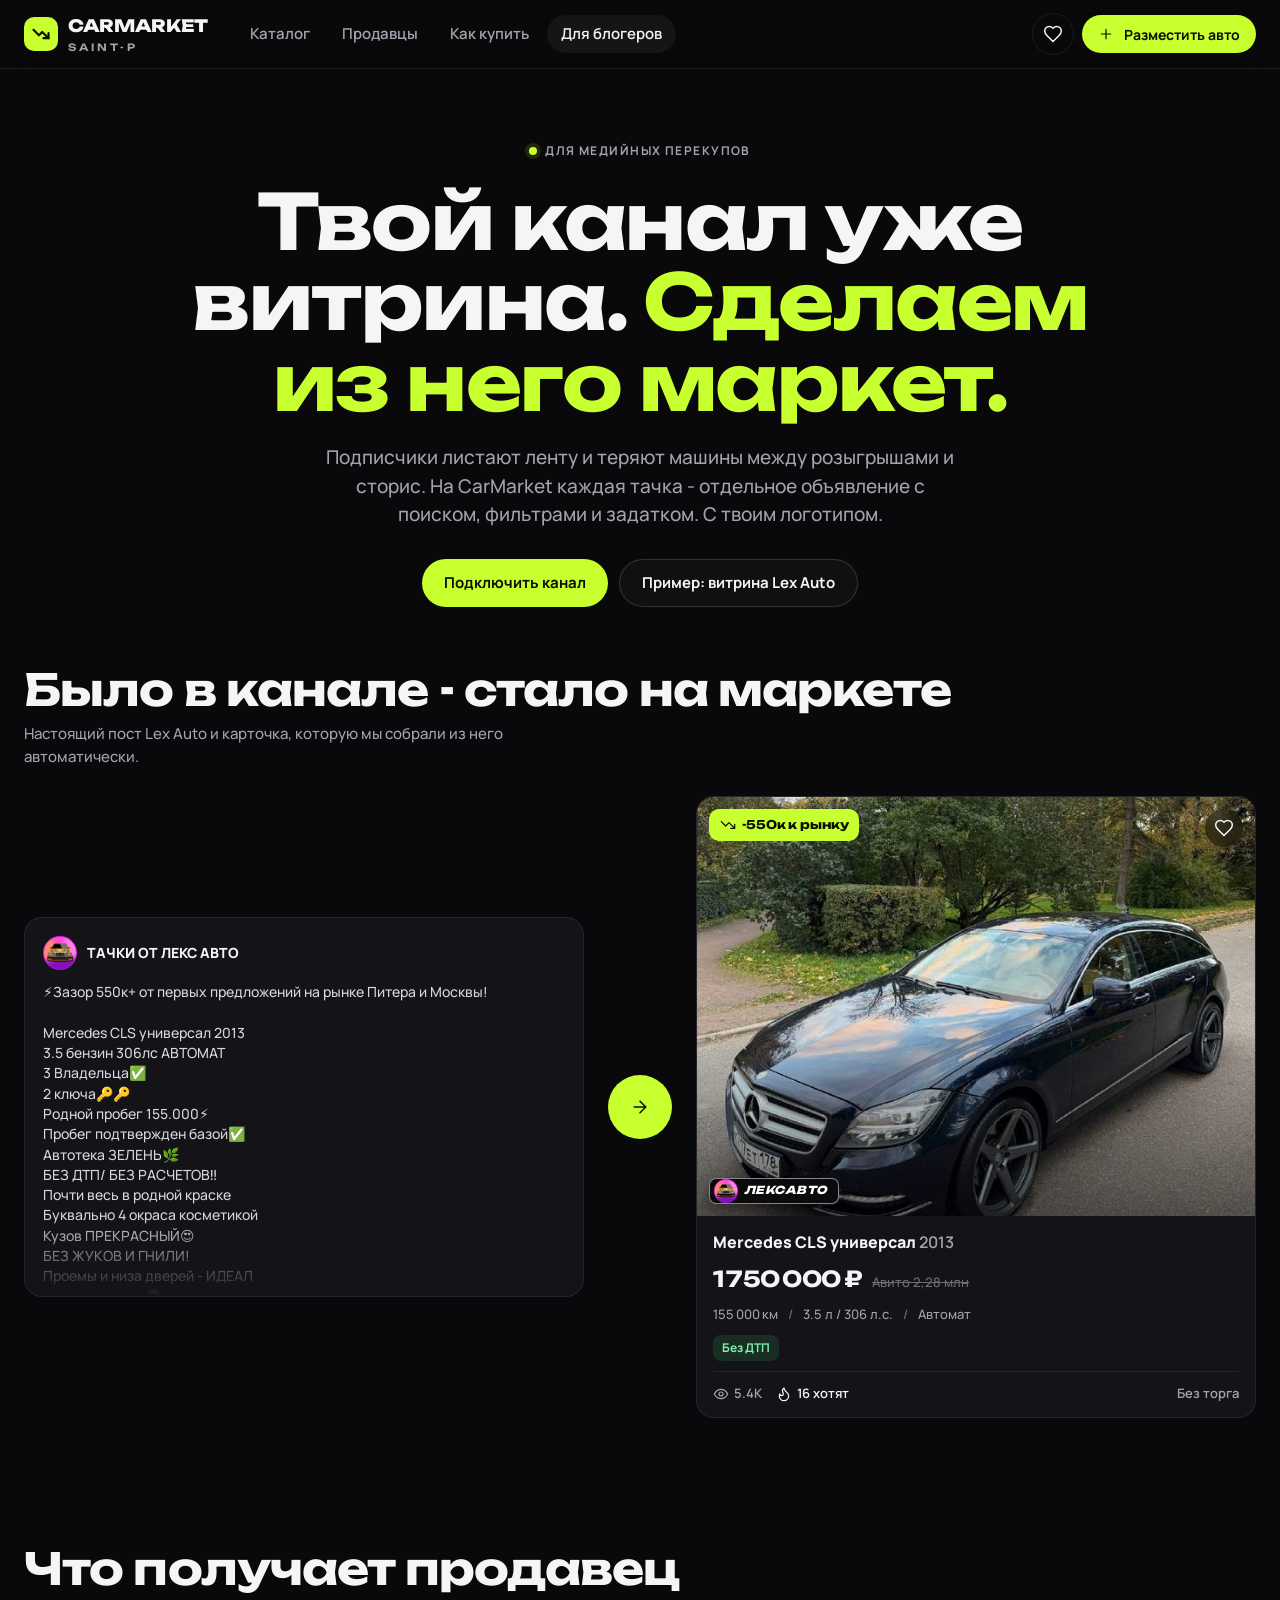
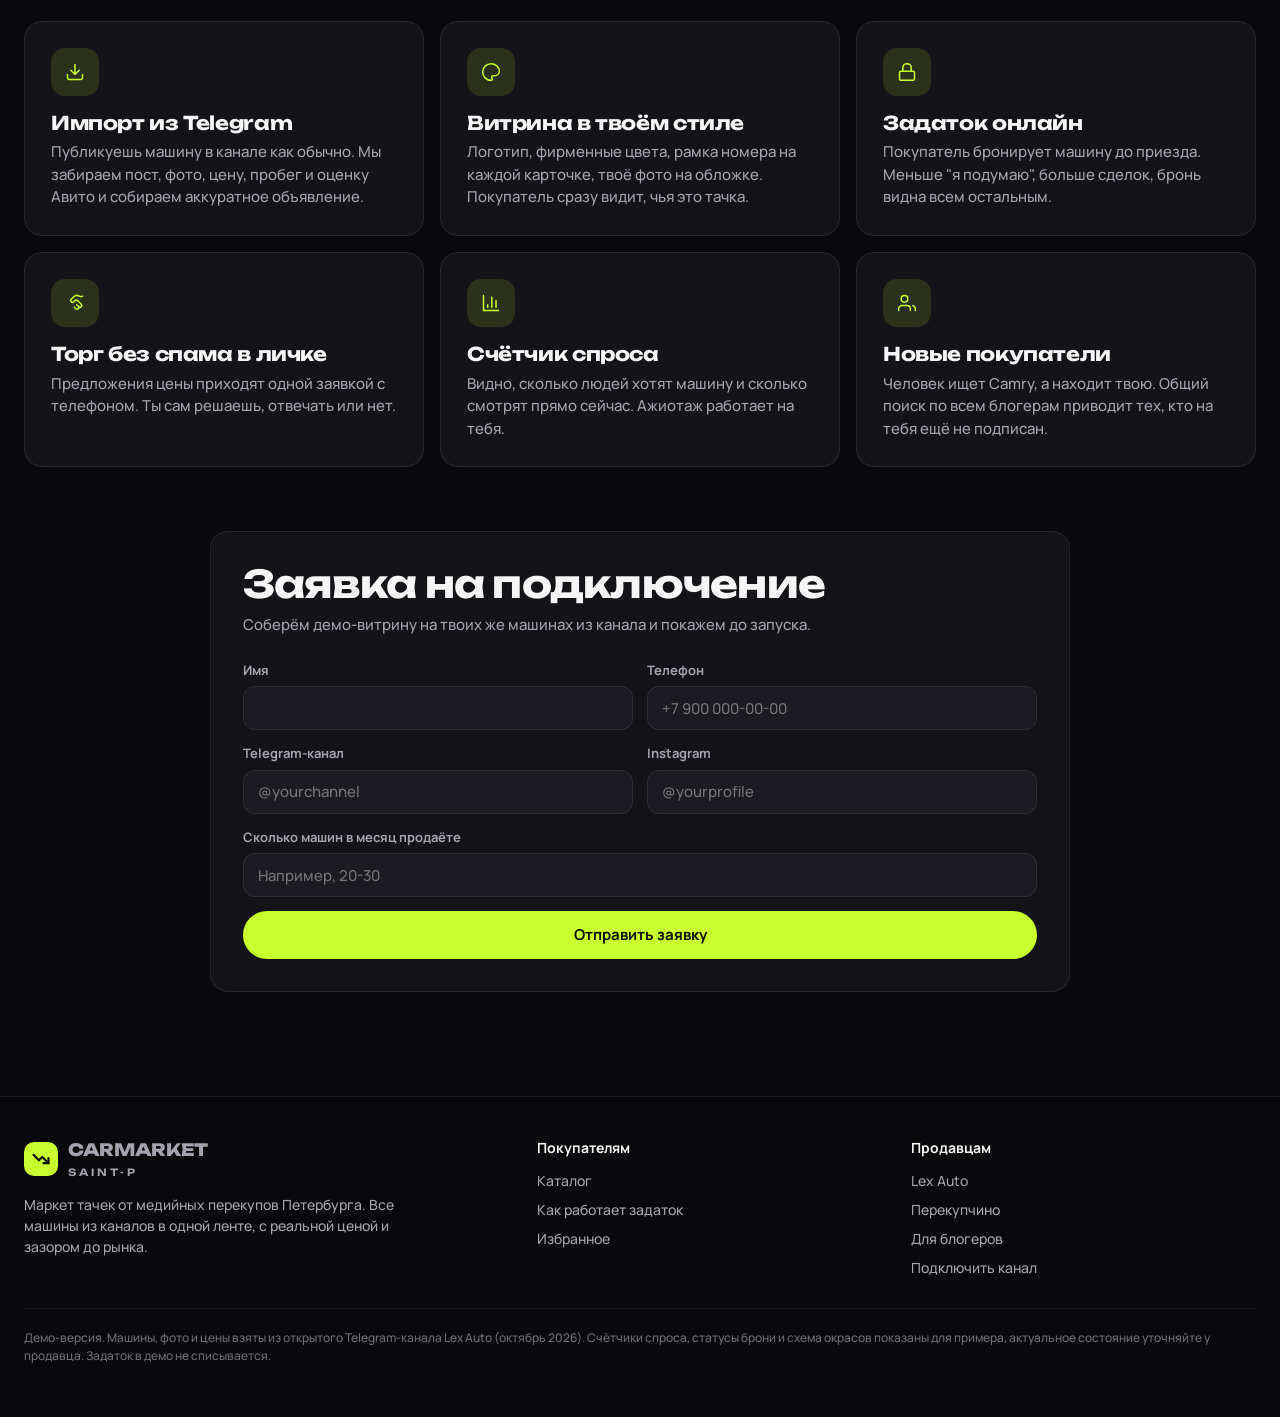
==== commit d91ccdec: "Второй продавец Перекупчино, темы продавцов, новое фото Лёхи - Темы витрин: neon (Lex Auto) и grunge" ====
--- a/bloggers.html
+++ b/bloggers.html
@@ -13,7 +13,7 @@
 <link rel="preconnect" href="https://fonts.googleapis.com">
 <link rel="preconnect" href="https://fonts.gstatic.com" crossorigin>
 <link href="https://fonts.googleapis.com/css2?family=Manrope:wght@400;500;600;700;800&family=Unbounded:wght@500;700;800;900&display=swap&subset=cyrillic" rel="stylesheet">
-<link rel="stylesheet" href="assets/css/style.css">
+<link rel="stylesheet" href="assets/css/style.css?v=4">
 </head>
 <body data-page="bloggers">
 
@@ -62,8 +62,8 @@
   </section>
 </main>
 <script>window.CLS_POST = "⚡️Зазор 550к+ от первых предложений на рынке Питера и Москвы!\n\nMercedes CLS универсал 2013\n3.5 бензин 306лс АВТОМАТ\n3 Владельца✅\n2 ключа🔑🔑\nРодной пробег 155.000⚡️\nПробег подтвержден базой✅\nАвтотека ЗЕЛЕНЬ🌿\nБЕЗ ДТП/ БЕЗ РАСЧЕТОВ‼️\nПочти весь в родной краске\nБуквально 4 окраса косметикой\nКузов ПРЕКРАСНЫЙ😍\nБЕЗ ЖУКОВ И ГНИЛИ!\nПроемы и низа дверей - ИДЕАЛ\nМотор - часики🕐\nИдеально работает, не цокает\nВ красивом синем цвете💙\nКрасивые диски Vossen🛞\nРезина Continental, Перфорированные тормоза🔥\nЖирная комплектация🥵\nЗадняя пневмоподвеска😤\nДерево, кожа, дерево, люк\nПамять, регулировки, автосвет\nКожа мультируль с лепестками\nКруиз, навигация, стекла, зеркала, климат, подогревы, датчик дождя и тд.\n\n📈Старт рынка 2.300к\n🌿Авито оценка 2.280к\n🎁Наша цена всего 1.750к\n☎️ 89991679220";</script>
-<script src="assets/js/cars.js"></script>
-<script src="assets/js/sellers.js"></script>
-<script src="assets/js/app.js"></script>
+<script src="assets/js/cars.js?v=4"></script>
+<script src="assets/js/sellers.js?v=4"></script>
+<script src="assets/js/app.js?v=4"></script>
 </body>
 </html>
--- a/assets/css/style.css
+++ b/assets/css/style.css
@@ -195,7 +195,7 @@
 .brand-card .bc-person {
   position: absolute; right: 10%; bottom: 0; height: 80%; width: auto; z-index: 0;
   filter: drop-shadow(0 20px 30px rgba(0, 0, 0, .55)) saturate(1.05);
-  image-rendering: auto;
+  -webkit-mask-image: linear-gradient(#000 72%, transparent 98%); mask-image: linear-gradient(#000 72%, transparent 98%);
 }
 .brand-card .bc-bottom { margin-top: auto; position: relative; z-index: 1; display: flex; align-items: flex-end; justify-content: space-between; gap: 16px; }
 .brand-card .bc-stats { display: flex; gap: 22px; }
@@ -556,7 +556,11 @@
 .s-links .btn:hover { background: rgba(0, 0, 0, .55); }
 .s-links .btn-gold { background: var(--seller-gold); color: #1a1000; border: 0; }
 .s-person { position: relative; align-self: end; height: 480px; display: flex; justify-content: center; }
-.s-person img { height: 100%; width: auto; filter: drop-shadow(0 30px 40px rgba(0, 0, 0, .6)); }
+.s-person img { height: 100%; width: auto; filter: drop-shadow(0 30px 40px rgba(0, 0, 0, .6)); -webkit-mask-image: linear-gradient(#000 75%, transparent 99%); mask-image: linear-gradient(#000 75%, transparent 99%); }
+.s-person.logo { height: 420px; align-items: center; padding-bottom: 40px; }
+.s-person.logo img { height: auto; width: 100%; max-width: 340px; -webkit-mask-image: none; mask-image: none; filter: none; transform: rotate(-3deg); }
+.s-person .bubble small { display: block; color: #666; font-weight: 600; }
+.s-hero .handle .onb { color: var(--seller-gold); }
 .s-person .bubble { position: absolute; left: -150px; top: 30px; max-width: 220px; padding: 14px 16px; border-radius: 18px 18px 18px 4px; background: #fff; color: #111; font-weight: 700; font-size: 14px; box-shadow: var(--shadow); }
 .s-stats { display: grid; grid-template-columns: repeat(4, 1fr); gap: 1px; background: var(--line); border-bottom: 1px solid var(--line); }
 .s-stats div { background: var(--bg); padding: 22px 24px; }
@@ -567,7 +571,7 @@
   .s-person { height: 340px; order: -1; margin-bottom: -60px; }
   .s-person .bubble { left: 0; top: 20px; max-width: 160px; font-size: 13px; }
   .s-person { justify-content: flex-end; }
-  .s-stats { grid-template-columns: 1fr 1fr; }
+  .s-stats { grid-template-columns: 1fr 1fr !important; }
 }
 .anons { display: grid; grid-template-columns: 1fr 1fr; border-radius: var(--radius); overflow: hidden; background: var(--surface); border: 1px solid var(--line); }
 .anons img { width: 100%; height: 100%; object-fit: cover; min-height: 280px; }
@@ -627,3 +631,42 @@
 .ig-card small { color: var(--muted); font-size: 14px; }
 .ig-card .btn { margin-left: auto; background: var(--surface-3); }
 @media (max-width: 640px) { .ig-card { flex-wrap: wrap; } .ig-card .btn { margin-left: 0; width: 100%; } }
+
+/* ---------- seller themes ----------
+   neon   - Lex Auto: magenta/purple glow, gold, rounded (default styles above)
+   grunge - Перекупчино: ink and paper, zero radius, stencil type, one red stamp accent */
+.seller-tile .tile-logo { height: 88px; width: auto; align-self: flex-start; }
+.t-grunge.brand-card, .seller-tile.brand.t-grunge, .s-hero.t-grunge, .seller-mini.t-grunge, .onboard.t-grunge {
+  background:
+    radial-gradient(60% 80% at 85% 20%, rgba(255, 255, 255, .07), transparent 70%),
+    repeating-linear-gradient(90deg, rgba(255, 255, 255, .015) 0 2px, transparent 2px 6px),
+    #0e0e0e;
+}
+.seller-tile.brand.t-grunge { border: 2px solid #f3f1ea; border-radius: 4px; }
+.seller-tile.brand.t-grunge:hover { background: #f3f1ea; color: #0e0e0e; }
+.seller-tile.brand.t-grunge:hover p { color: #333; }
+.seller-tile.brand.t-grunge:hover .tile-logo { filter: invert(1); }
+.seller-tile.brand.t-grunge h3, .s-hero.t-grunge h1 { text-transform: uppercase; letter-spacing: -.01em; }
+.s-hero.t-grunge::after { opacity: .35; }
+.s-hero.t-grunge .word { -webkit-text-stroke: 2px rgba(243, 241, 234, .12); }
+.s-hero.t-grunge .ava { border-radius: 4px; border: 2px solid #f3f1ea; }
+.s-hero.t-grunge .btn { border-radius: 2px; }
+.s-hero.t-grunge .s-links .btn-gold { background: #f3f1ea; color: #0e0e0e; }
+.s-hero.t-grunge .s-links .btn-gold:hover { background: var(--seller-gold); color: #fff; }
+.s-hero.t-grunge .handle .onb { color: var(--seller-gold); }
+.card.t-grunge .plate { background: #f3f1ea; color: #0e0e0e; border: 0; border-radius: 2px; font-style: normal; letter-spacing: .08em; }
+.card.t-grunge .plate img { border-radius: 2px; }
+.g-main .plate.t-grunge { background: #f3f1ea; color: #0e0e0e; }
+.onboard { display: grid; grid-template-columns: 220px 1fr; gap: 36px; align-items: center; padding: 40px; border-radius: var(--radius); border: 1px solid var(--line); }
+.onboard.t-grunge { border: 2px dashed rgba(243, 241, 234, .35); border-radius: 4px; }
+.onboard img { width: 100%; height: auto; }
+.onboard h2 { font-size: clamp(26px, 3.2vw, 40px); margin-bottom: 12px; }
+.onboard p { color: var(--muted); max-width: 560px; margin: 0 0 22px; }
+.onboard .btn { border-radius: 2px; }
+@media (max-width: 760px) { .onboard { grid-template-columns: 1fr; padding: 26px 20px; } .onboard img { max-width: 180px; } }
+@media (max-width: 900px) {
+  .s-hero h1 { font-size: clamp(30px, 9.4vw, 60px); overflow-wrap: anywhere; }
+  .s-person.logo { height: auto; padding: 0 0 70px; margin-bottom: -40px; justify-content: center; }
+  .s-person.logo img { max-width: 240px; }
+  .s-hero.t-grunge .ava { display: none; }
+}
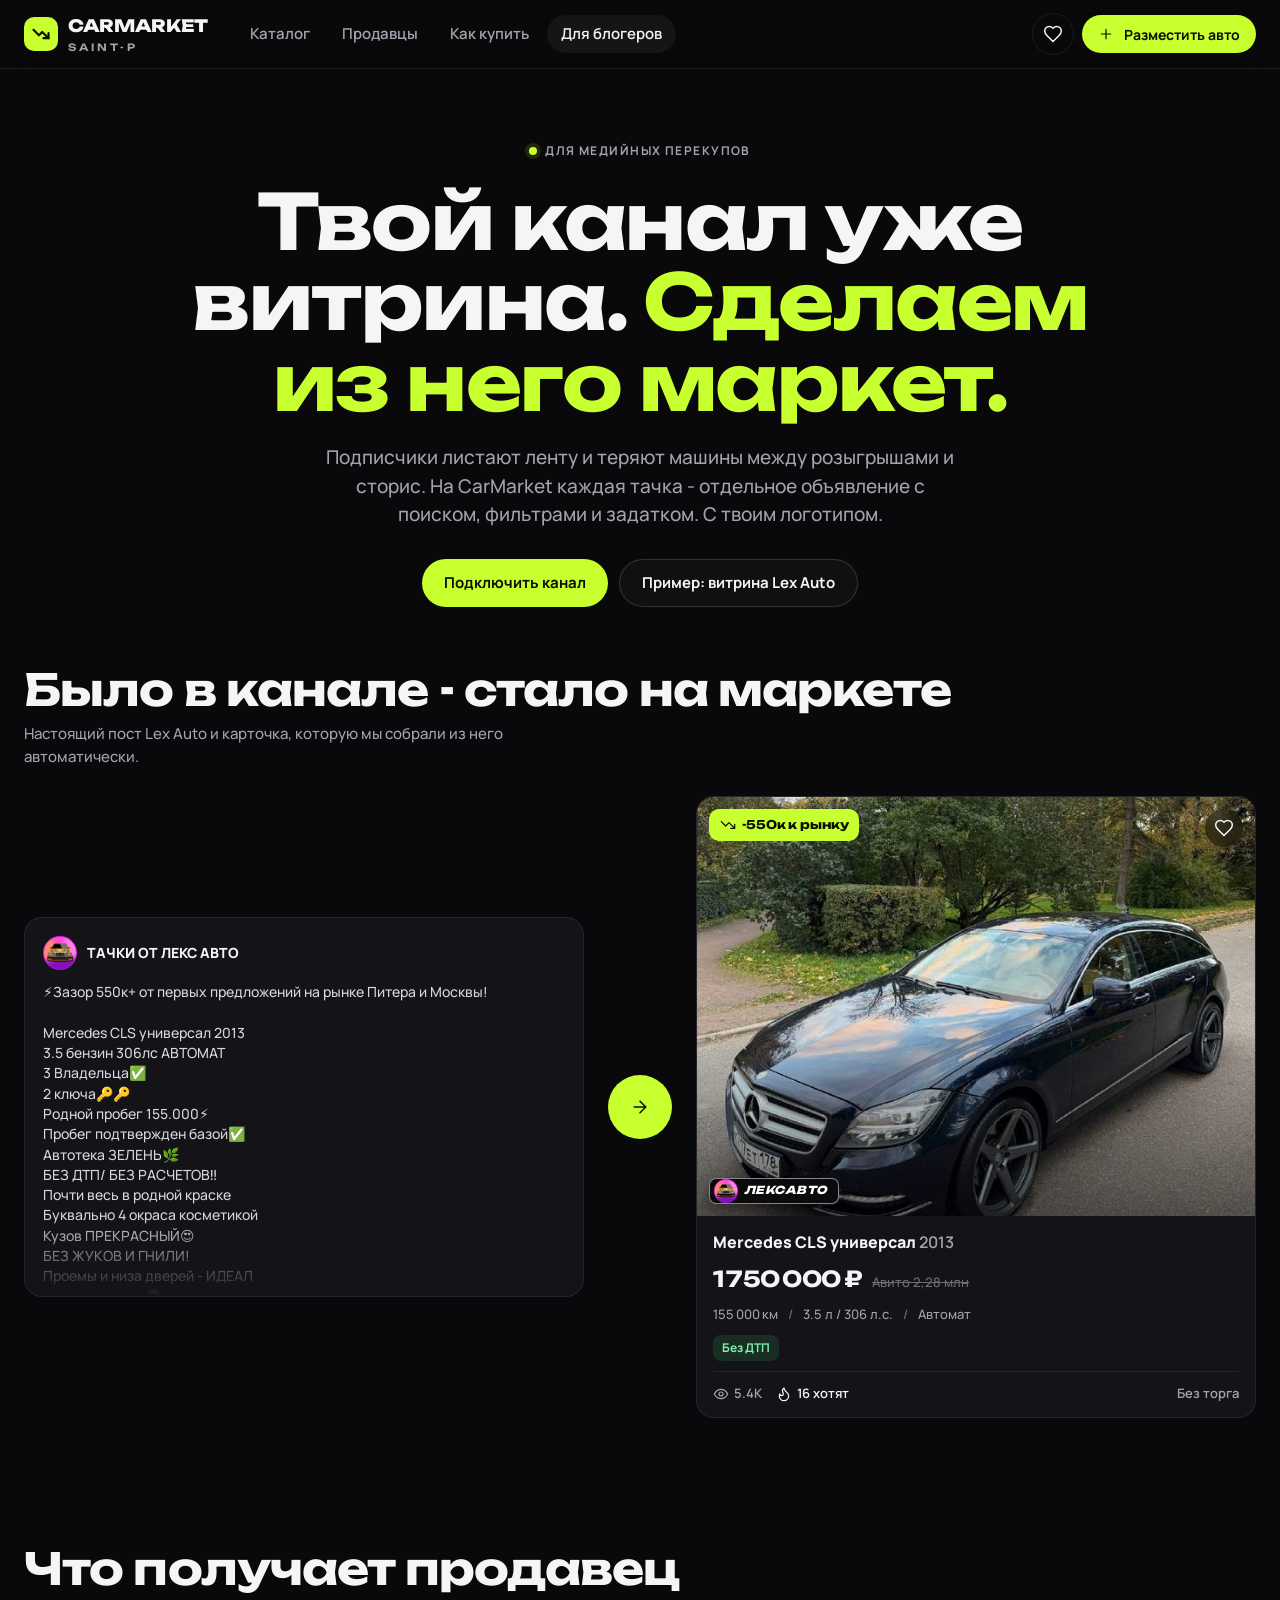
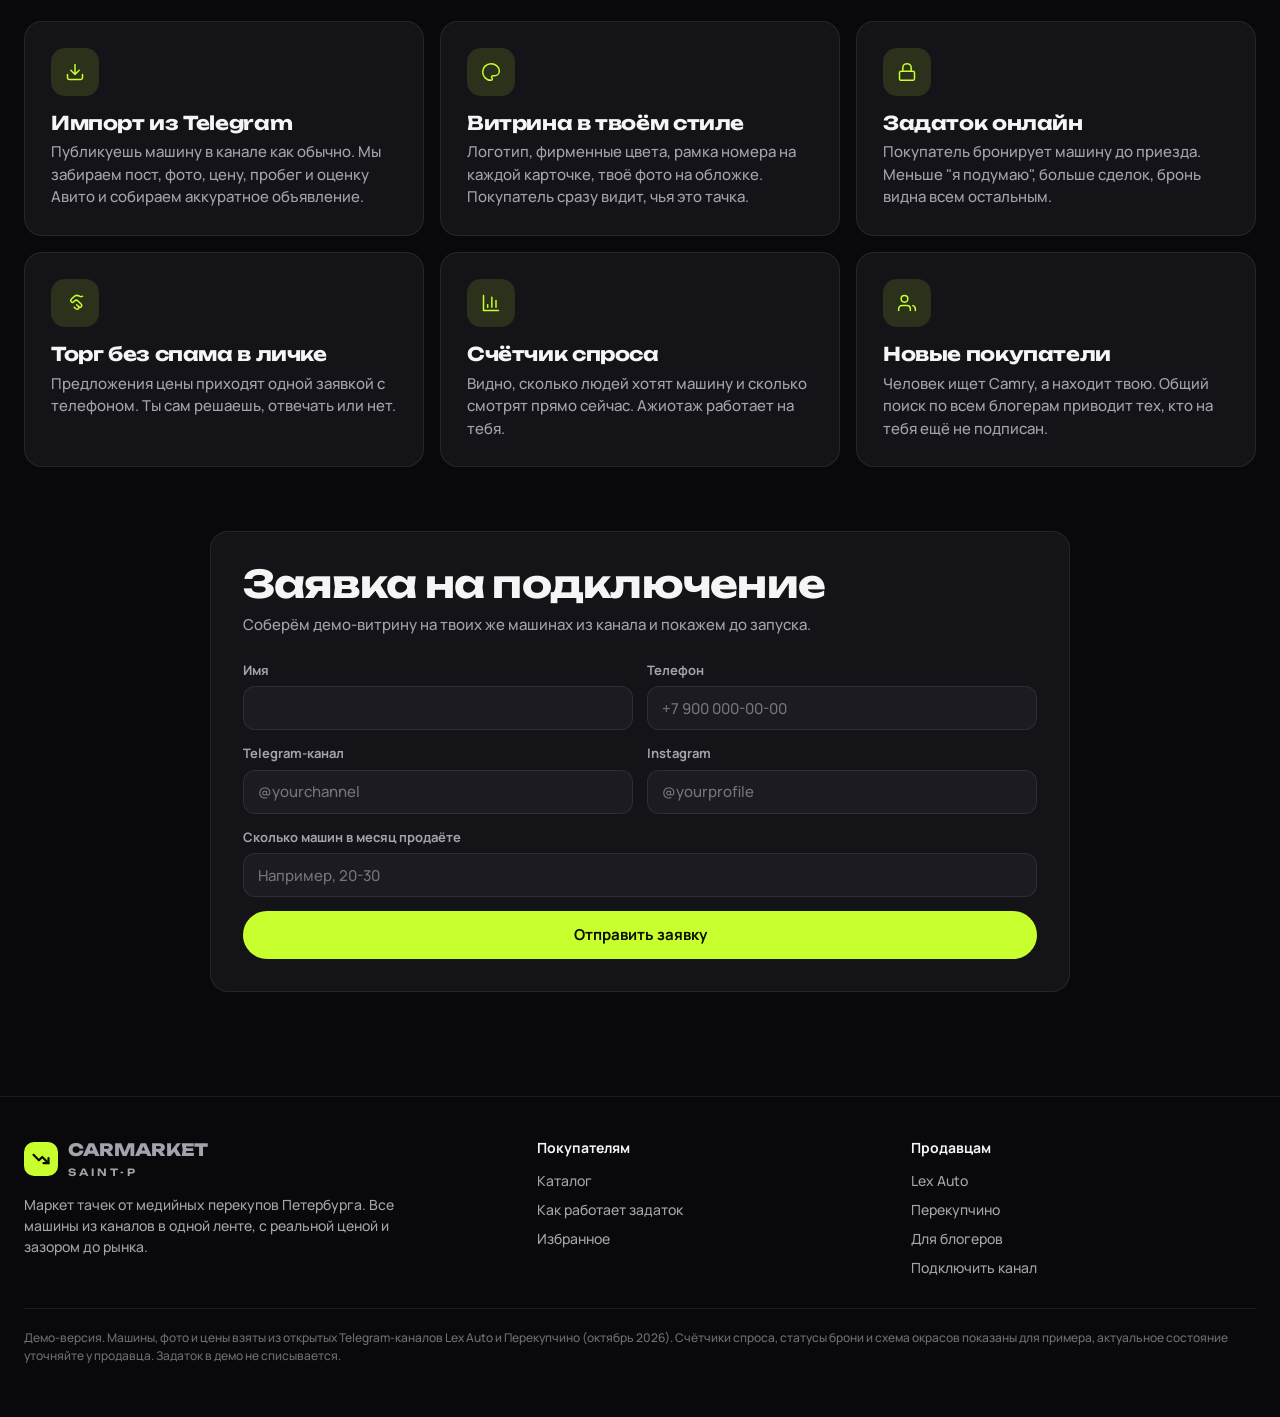
==== commit 3a337cbf: "Машины Перекупчино и загрузочный экран - 11 машин Перекупчино из публичного канала @perekupchino_777" ====
--- a/bloggers.html
+++ b/bloggers.html
@@ -13,9 +13,79 @@
 <link rel="preconnect" href="https://fonts.googleapis.com">
 <link rel="preconnect" href="https://fonts.gstatic.com" crossorigin>
 <link href="https://fonts.googleapis.com/css2?family=Manrope:wght@400;500;600;700;800&family=Unbounded:wght@500;700;800;900&display=swap&subset=cyrillic" rel="stylesheet">
-<link rel="stylesheet" href="assets/css/style.css?v=4">
+<style id="boot-css">
+html.booting{overflow:hidden}
+#boot{position:fixed;inset:0;z-index:999;background:#09090b;color:#f5f5f6;display:grid;place-items:center;font-family:Unbounded,Manrope,system-ui,sans-serif;transition:transform .7s cubic-bezier(.7,0,.2,1);will-change:transform}
+#boot.out{transform:translateY(-100%)}
+#boot::before{content:"";position:absolute;inset:0;background:radial-gradient(40% 40% at 50% 55%,rgba(200,255,46,.10),transparent 70%);pointer-events:none}
+#boot .bi{position:relative;display:grid;justify-items:center;gap:22px;text-align:center;padding:0 16px}
+#boot .bm{width:84px;height:84px;border-radius:24px;background:#c8ff2e;display:grid;place-items:center;transform:scale(.6);opacity:0;animation:bootPop .5s cubic-bezier(.2,.8,.2,1.2) .05s forwards}
+#boot .bm svg{width:48px;height:48px;fill:none;stroke:#0b0f00;stroke-width:2.6;stroke-linecap:round;stroke-linejoin:round}
+#boot .bm path{stroke-dasharray:40;stroke-dashoffset:40;animation:bootDraw .7s ease-out .35s forwards}
+#boot .bm path+path{animation-delay:.85s}
+#boot .bw{font-weight:800;font-size:clamp(28px,7vw,52px);letter-spacing:-.02em;line-height:1;overflow:hidden}
+#boot .bw b{display:inline-block;transform:translateY(105%);animation:bootUp .6s cubic-bezier(.2,.8,.2,1) forwards;font-weight:800}
+#boot .bw small{display:block;font-size:.26em;letter-spacing:.5em;color:#a3a3ad;margin-top:10px;font-weight:600;opacity:0;animation:bootFade .5s ease .9s forwards}
+#boot .bg{font-family:Manrope,system-ui,sans-serif;font-weight:700;font-size:15px;color:#a3a3ad;opacity:0;animation:bootFade .4s ease .7s forwards}
+#boot .bg b{font-family:Unbounded,Manrope,sans-serif;color:#c8ff2e;font-size:30px;font-variant-numeric:tabular-nums;display:inline-block;min-width:3.2ch;text-align:right}
+#boot .bb{position:absolute;left:0;right:0;bottom:0;height:3px;background:rgba(255,255,255,.06)}
+#boot .bb i{display:block;height:100%;background:#c8ff2e;transform:scaleX(0);transform-origin:left;transition:transform .35s ease}
+#boot .bs{position:absolute;bottom:28px;left:0;right:0;text-align:center;font:600 12px Manrope,system-ui,sans-serif;letter-spacing:.14em;text-transform:uppercase;color:#6e6e78;opacity:0;animation:bootFade .4s ease 1s forwards}
+@keyframes bootPop{to{transform:none;opacity:1}}
+@keyframes bootDraw{to{stroke-dashoffset:0}}
+@keyframes bootUp{to{transform:none}}
+@keyframes bootFade{to{opacity:1}}
+@keyframes bootKill{to{visibility:hidden}}
+#boot{animation:bootKill 0s linear 7s forwards}
+@media (prefers-reduced-motion:reduce){#boot *{animation-duration:.01ms!important;animation-delay:0s!important}#boot{transition:opacity .2s}#boot.out{transform:none;opacity:0}}
+</style>
+<link rel="stylesheet" href="assets/css/style.css?v=8">
 </head>
 <body data-page="bloggers">
+<div id="boot" aria-hidden="true">
+  <div class="bi">
+    <div class="bm"><svg viewBox="0 0 24 24"><path d="m3 7 6.5 6.5 4-4L21 17"/><path d="M15 17h6v-6"/></svg></div>
+    <div class="bw"><b style="animation-delay:0.450s">C</b><b style="animation-delay:0.485s">A</b><b style="animation-delay:0.520s">R</b><b style="animation-delay:0.555s">M</b><b style="animation-delay:0.590s">A</b><b style="animation-delay:0.625s">R</b><b style="animation-delay:0.660s">K</b><b style="animation-delay:0.695s">E</b><b style="animation-delay:0.730s">T</b><small>SAINT-P</small></div>
+    <div class="bg">ищем зазоры до рынка <b>-<span id="bootN">0</span>к</b></div>
+  </div>
+  <div class="bs">Тачки медийных перекупов Питера</div>
+  <div class="bb"><i id="bootBar"></i></div>
+</div>
+<script>
+(function () {
+  var b = document.getElementById('boot'), d = document.documentElement;
+  try { if (sessionStorage.getItem('cm_boot')) { b.parentNode.removeChild(b); return; } sessionStorage.setItem('cm_boot', '1'); } catch (e) {}
+  d.classList.add('booting');
+  var t0 = Date.now(), n = document.getElementById('bootN'), bar = document.getElementById('bootBar'), p = 0, fin = false, target = 750;
+  var reduce = window.matchMedia && matchMedia('(prefers-reduced-motion: reduce)').matches;
+  function prog(v) { p = Math.max(p, v); bar.style.transform = 'scaleX(' + p + ')'; }
+  function tick() {
+    var k = Math.min(1, (Date.now() - t0 - 700) / 1100); if (k < 0) k = 0;
+    n.textContent = Math.round(target * (1 - Math.pow(1 - k, 3)));
+    if (k < 1 && !fin) requestAnimationFrame(tick);
+  }
+  reduce ? (n.textContent = target) : requestAnimationFrame(tick);
+  prog(.12);
+  document.addEventListener('DOMContentLoaded', function () {
+    try { target = Math.round(Math.max.apply(null, (window.CARS || []).map(function (c) { return c.gap || 0; })) / 1000) || 750; } catch (e) {}
+    prog(.45);
+    var imgs = [].slice.call(document.images, 0, 14), left = imgs.length;
+    imgs.forEach(function (im) {
+      var one = function () { left--; prog(.45 + .5 * (1 - left / Math.max(1, imgs.length))); };
+      im.complete ? one() : (im.addEventListener('load', one), im.addEventListener('error', one));
+    });
+  });
+  function done() {
+    if (fin) return; fin = true;
+    setTimeout(function () {
+      prog(1); n.textContent = target;
+      setTimeout(function () { b.classList.add('out'); d.classList.remove('booting'); setTimeout(function () { b.parentNode && b.parentNode.removeChild(b); }, 800); }, 220);
+    }, reduce ? 0 : Math.max(0, 1900 - (Date.now() - t0)));
+  }
+  window.addEventListener('load', done);
+  setTimeout(done, 4500);
+})();
+</script>
 
 <main>
   <section class="b-hero wrap">
@@ -62,8 +132,9 @@
   </section>
 </main>
 <script>window.CLS_POST = "⚡️Зазор 550к+ от первых предложений на рынке Питера и Москвы!\n\nMercedes CLS универсал 2013\n3.5 бензин 306лс АВТОМАТ\n3 Владельца✅\n2 ключа🔑🔑\nРодной пробег 155.000⚡️\nПробег подтвержден базой✅\nАвтотека ЗЕЛЕНЬ🌿\nБЕЗ ДТП/ БЕЗ РАСЧЕТОВ‼️\nПочти весь в родной краске\nБуквально 4 окраса косметикой\nКузов ПРЕКРАСНЫЙ😍\nБЕЗ ЖУКОВ И ГНИЛИ!\nПроемы и низа дверей - ИДЕАЛ\nМотор - часики🕐\nИдеально работает, не цокает\nВ красивом синем цвете💙\nКрасивые диски Vossen🛞\nРезина Continental, Перфорированные тормоза🔥\nЖирная комплектация🥵\nЗадняя пневмоподвеска😤\nДерево, кожа, дерево, люк\nПамять, регулировки, автосвет\nКожа мультируль с лепестками\nКруиз, навигация, стекла, зеркала, климат, подогревы, датчик дождя и тд.\n\n📈Старт рынка 2.300к\n🌿Авито оценка 2.280к\n🎁Наша цена всего 1.750к\n☎️ 89991679220";</script>
-<script src="assets/js/cars.js?v=4"></script>
-<script src="assets/js/sellers.js?v=4"></script>
-<script src="assets/js/app.js?v=4"></script>
+<script src="assets/js/cars.js?v=8"></script>
+<script src="assets/js/cars-perekupchino.js?v=8"></script>
+<script src="assets/js/sellers.js?v=8"></script>
+<script src="assets/js/app.js?v=8"></script>
 </body>
 </html>
--- a/assets/css/style.css
+++ b/assets/css/style.css
@@ -615,7 +615,8 @@
 }
 
 /* ---------- seller socials + Telegram embeds ---------- */
-.socials { display: grid; grid-template-columns: repeat(4, 1fr); gap: 8px; }
+.socials { display: grid; grid-auto-flow: column; grid-auto-columns: 1fr; gap: 8px; }
+.g-thumbs[hidden] { display: none; }
 .socials a { display: flex; flex-direction: column; align-items: center; gap: 6px; padding: 12px 6px; border-radius: 14px; background: var(--surface); border: 1px solid var(--line); font-size: 12px; font-weight: 700; color: var(--muted); transition: .2s; }
 .socials a:hover { color: var(--text); border-color: var(--seller-a); }
 .max { font-family: var(--display); font-size: 10px; font-weight: 800; letter-spacing: .02em; padding: 3px 5px; border-radius: 6px; background: currentColor; color: inherit; line-height: 1; }
@@ -654,8 +655,8 @@
 .s-hero.t-grunge .s-links .btn-gold { background: #f3f1ea; color: #0e0e0e; }
 .s-hero.t-grunge .s-links .btn-gold:hover { background: var(--seller-gold); color: #fff; }
 .s-hero.t-grunge .handle .onb { color: var(--seller-gold); }
-.card.t-grunge .plate { background: #f3f1ea; color: #0e0e0e; border: 0; border-radius: 2px; font-style: normal; letter-spacing: .08em; }
-.card.t-grunge .plate img { border-radius: 2px; }
+.plate.t-grunge { background: #f3f1ea; color: #0e0e0e; border: 0; border-radius: 2px; font-style: normal; letter-spacing: .08em; }
+.plate.t-grunge img { border-radius: 2px; }
 .g-main .plate.t-grunge { background: #f3f1ea; color: #0e0e0e; }
 .onboard { display: grid; grid-template-columns: 220px 1fr; gap: 36px; align-items: center; padding: 40px; border-radius: var(--radius); border: 1px solid var(--line); }
 .onboard.t-grunge { border: 2px dashed rgba(243, 241, 234, .35); border-radius: 4px; }
@@ -670,3 +671,10 @@
   .s-person.logo img { max-width: 240px; }
   .s-hero.t-grunge .ava { display: none; }
 }
+
+.btn-gold-s { background: var(--seller-a); color: var(--seller-b); }
+.btn-gold-s:hover { filter: brightness(1.08); }
+
+.seller-mini.t-grunge { border: 2px solid #f3f1ea; border-radius: 4px; }
+.seller-mini.t-grunge img { border-radius: 4px; border-color: #f3f1ea; }
+.seller-mini.t-grunge .btn { background: #f3f1ea; color: #0e0e0e; border-radius: 2px; }
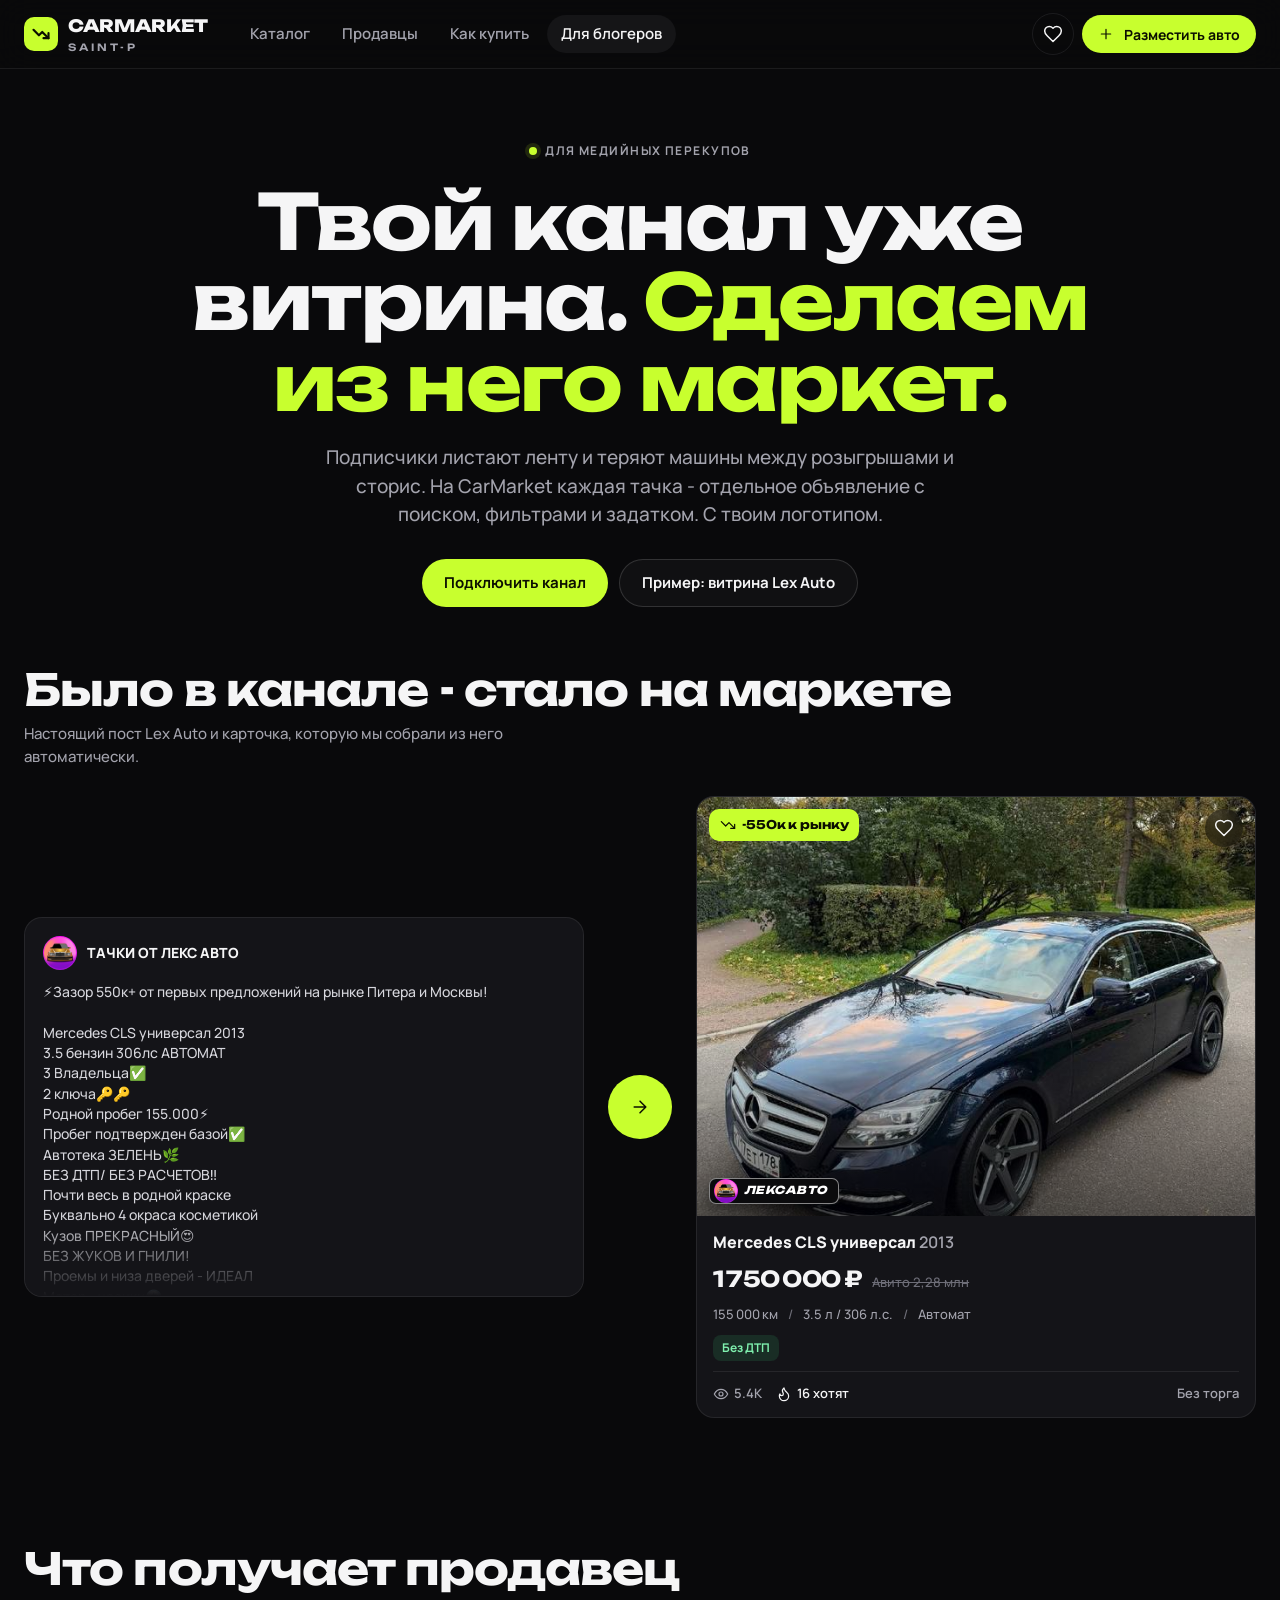
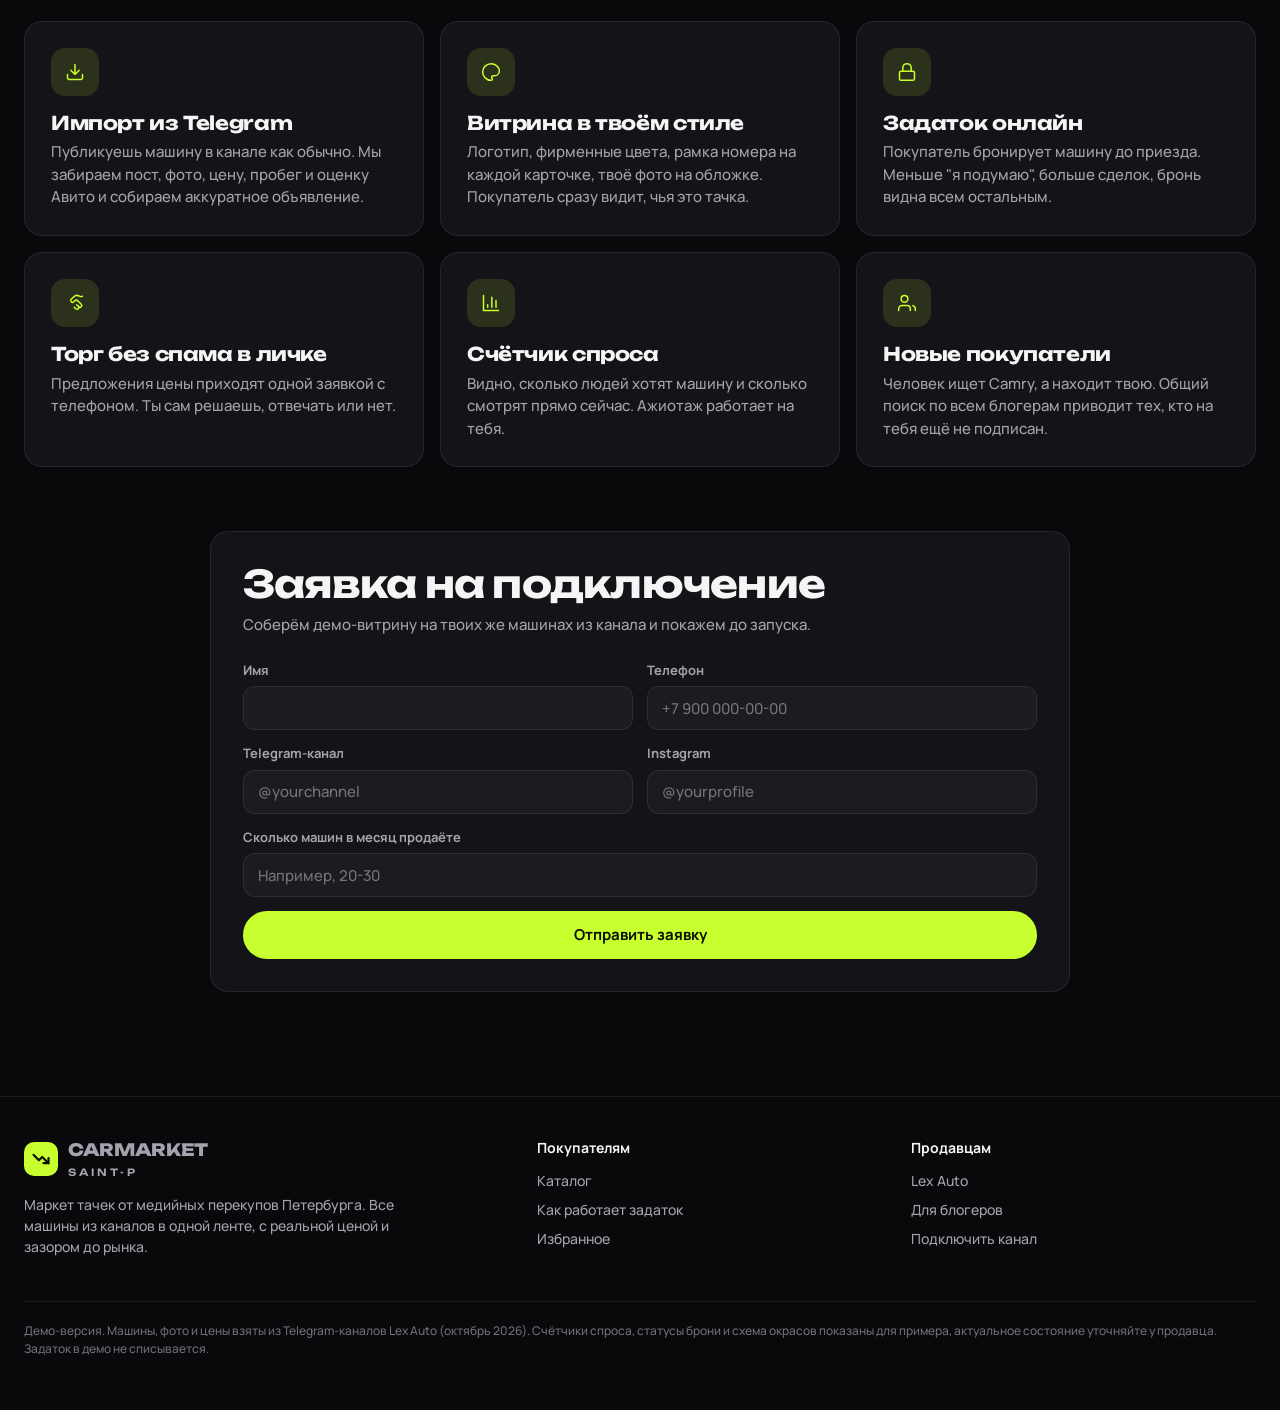
==== commit 81753e80: "Скрыть Перекупчино на время презентации Lex Auto Продавец и его машины вынесены в sellers-perekupchi" ====
--- a/bloggers.html
+++ b/bloggers.html
@@ -6,49 +6,85 @@
 <title>Для блогеров - CarMarket SPB</title>
 <meta name="description" content="Все машины из Telegram-каналов медийных перекупов Петербурга в одной ленте: реальная цена, зазор до рынка, состояние кузова, задаток онлайн.">
 <meta name="theme-color" content="#09090b">
+<meta name="robots" content="noindex, nofollow">
 <meta property="og:title" content="CarMarket SPB - тачки ниже рынка от медийных перекупов Питера">
 <meta property="og:description" content="Все машины из Telegram-каналов медийных перекупов Петербурга в одной ленте: реальная цена, зазор до рынка, состояние кузова, задаток онлайн.">
 <meta property="og:image" content="assets/img/og.jpg">
 <link rel="icon" href="assets/img/favicon.svg" type="image/svg+xml">
+<link rel="manifest" href="manifest.webmanifest">
+<link rel="apple-touch-icon" href="assets/img/apple-touch-icon.png">
+<meta name="apple-mobile-web-app-capable" content="yes">
+<meta name="mobile-web-app-capable" content="yes">
+<meta name="apple-mobile-web-app-status-bar-style" content="black-translucent">
+<meta name="apple-mobile-web-app-title" content="CarMarket">
+
 <link rel="preconnect" href="https://fonts.googleapis.com">
 <link rel="preconnect" href="https://fonts.gstatic.com" crossorigin>
 <link href="https://fonts.googleapis.com/css2?family=Manrope:wght@400;500;600;700;800&family=Unbounded:wght@500;700;800;900&display=swap&subset=cyrillic" rel="stylesheet">
 <style id="boot-css">
 html.booting{overflow:hidden}
-#boot{position:fixed;inset:0;z-index:999;background:#09090b;color:#f5f5f6;display:grid;place-items:center;font-family:Unbounded,Manrope,system-ui,sans-serif;transition:transform .7s cubic-bezier(.7,0,.2,1);will-change:transform}
-#boot.out{transform:translateY(-100%)}
-#boot::before{content:"";position:absolute;inset:0;background:radial-gradient(40% 40% at 50% 55%,rgba(200,255,46,.10),transparent 70%);pointer-events:none}
-#boot .bi{position:relative;display:grid;justify-items:center;gap:22px;text-align:center;padding:0 16px}
-#boot .bm{width:84px;height:84px;border-radius:24px;background:#c8ff2e;display:grid;place-items:center;transform:scale(.6);opacity:0;animation:bootPop .5s cubic-bezier(.2,.8,.2,1.2) .05s forwards}
-#boot .bm svg{width:48px;height:48px;fill:none;stroke:#0b0f00;stroke-width:2.6;stroke-linecap:round;stroke-linejoin:round}
-#boot .bm path{stroke-dasharray:40;stroke-dashoffset:40;animation:bootDraw .7s ease-out .35s forwards}
-#boot .bm path+path{animation-delay:.85s}
-#boot .bw{font-weight:800;font-size:clamp(28px,7vw,52px);letter-spacing:-.02em;line-height:1;overflow:hidden}
-#boot .bw b{display:inline-block;transform:translateY(105%);animation:bootUp .6s cubic-bezier(.2,.8,.2,1) forwards;font-weight:800}
-#boot .bw small{display:block;font-size:.26em;letter-spacing:.5em;color:#a3a3ad;margin-top:10px;font-weight:600;opacity:0;animation:bootFade .5s ease .9s forwards}
-#boot .bg{font-family:Manrope,system-ui,sans-serif;font-weight:700;font-size:15px;color:#a3a3ad;opacity:0;animation:bootFade .4s ease .7s forwards}
-#boot .bg b{font-family:Unbounded,Manrope,sans-serif;color:#c8ff2e;font-size:30px;font-variant-numeric:tabular-nums;display:inline-block;min-width:3.2ch;text-align:right}
+#boot{position:fixed;inset:0;z-index:999;background:#060607;color:#f5f5f6;overflow:hidden;font-family:Unbounded,Manrope,system-ui,sans-serif;transition:clip-path .8s cubic-bezier(.7,0,.2,1);clip-path:inset(0 0 0 0)}
+#boot.out{clip-path:inset(0 0 100% 0)}
+#boot .sky{position:absolute;inset:0 0 45% 0;background:radial-gradient(60% 90% at 50% 100%,rgba(200,255,46,.16),transparent 70%)}
+#boot .sun{position:absolute;left:50%;top:55%;width:340px;height:340px;margin:-300px 0 0 -170px;border-radius:50%;background:linear-gradient(#c8ff2e,rgba(200,255,46,.05) 75%);opacity:.12;-webkit-mask:repeating-linear-gradient(transparent 0 14px,#000 14px 26px);mask:repeating-linear-gradient(transparent 0 14px,#000 14px 26px)}
+#boot .road{position:absolute;left:-50%;right:-50%;top:55%;bottom:-60%;transform:perspective(320px) rotateX(62deg);transform-origin:50% 0;
+  background:repeating-linear-gradient(90deg,rgba(200,255,46,.22) 0 2px,transparent 2px 90px),
+  repeating-linear-gradient(0deg,rgba(200,255,46,.22) 0 2px,transparent 2px 80px);
+  -webkit-mask:linear-gradient(transparent,#000 30%);mask:linear-gradient(transparent,#000 30%);animation:bootRoad .45s linear infinite}
+#boot .road::after{content:"";position:absolute;inset:0;background:repeating-linear-gradient(0deg,transparent 0 46px,rgba(200,255,46,.75) 46px 80px) 50% 0/3px 100% no-repeat;animation:inherit}
+#boot .hz{position:absolute;left:0;right:0;top:55%;height:2px;background:linear-gradient(90deg,transparent,#c8ff2e,transparent);box-shadow:0 0 24px 4px rgba(200,255,46,.45)}
+#boot .bi{position:absolute;inset:0;display:grid;justify-items:center;align-content:center;gap:14px;text-align:center;padding:0 16px;margin-top:-6vh}
+#boot .car{width:min(560px,88vw);height:auto;overflow:visible;animation:bootBob .3s ease-in-out infinite alternate}
+#boot .car .body{fill:none;stroke:#f5f5f6;stroke-width:2.2;stroke-linecap:round;stroke-linejoin:round;stroke-dasharray:900;stroke-dashoffset:900;animation:bootDraw 1.1s cubic-bezier(.6,0,.2,1) .1s forwards;filter:drop-shadow(0 0 6px rgba(255,255,255,.35))}
+#boot .car .win{fill:none;stroke:rgba(245,245,246,.55);stroke-width:1.6;stroke-dasharray:400;stroke-dashoffset:400;animation:bootDraw .8s ease .6s forwards}
+#boot .car .accent{fill:none;stroke:#c8ff2e;stroke-width:2.4;stroke-linecap:round;stroke-dasharray:300;stroke-dashoffset:300;animation:bootDraw .7s ease .9s forwards;filter:drop-shadow(0 0 6px #c8ff2e)}
+#boot .car .wh{transform-box:view-box;animation:bootSpin .35s linear infinite}
+#boot .car .wh circle{fill:#0b0b0d;stroke:#f5f5f6;stroke-width:2.2}
+#boot .car .wh path{stroke:#c8ff2e;stroke-width:2;stroke-linecap:round}
+#boot .car .beam{fill:url(#bootBeam);opacity:0;animation:bootFade .3s ease 1.1s forwards,bootFlicker 2.4s ease-in-out 1.4s infinite}
+#boot .car .speed line{stroke:rgba(245,245,246,.5);stroke-width:2;stroke-linecap:round;stroke-dasharray:30 200;animation:bootLines .5s linear infinite}
+#boot .car .speed line:nth-child(2){animation-delay:-.2s}#boot .car .speed line:nth-child(3){animation-delay:-.35s}
+#boot .bw{font-weight:800;font-size:clamp(26px,6.4vw,48px);letter-spacing:-.02em;line-height:1;overflow:hidden;margin-top:6px}
+#boot .bw b{display:inline-block;transform:translateY(105%);animation:bootUp .55s cubic-bezier(.2,.8,.2,1) forwards;font-weight:800}
+#boot .bw small{display:block;font-size:.26em;letter-spacing:.5em;color:#a3a3ad;margin-top:10px;font-weight:600;opacity:0;animation:bootFade .5s ease 1.3s forwards}
+#boot .bg{font-family:Manrope,system-ui,sans-serif;font-weight:700;font-size:15px;color:#a3a3ad;opacity:0;animation:bootFade .4s ease 1.1s forwards}
+#boot .bg b{font-family:Unbounded,Manrope,sans-serif;color:#c8ff2e;font-size:28px;font-variant-numeric:tabular-nums;display:inline-block;min-width:4ch;text-align:left;text-shadow:0 0 18px rgba(200,255,46,.5)}
 #boot .bb{position:absolute;left:0;right:0;bottom:0;height:3px;background:rgba(255,255,255,.06)}
-#boot .bb i{display:block;height:100%;background:#c8ff2e;transform:scaleX(0);transform-origin:left;transition:transform .35s ease}
-#boot .bs{position:absolute;bottom:28px;left:0;right:0;text-align:center;font:600 12px Manrope,system-ui,sans-serif;letter-spacing:.14em;text-transform:uppercase;color:#6e6e78;opacity:0;animation:bootFade .4s ease 1s forwards}
-@keyframes bootPop{to{transform:none;opacity:1}}
+#boot .bb i{display:block;height:100%;background:#c8ff2e;box-shadow:0 0 12px #c8ff2e;transform:scaleX(0);transform-origin:left;transition:transform .35s ease}
+#boot.go .car{animation:bootGo .7s cubic-bezier(.6,0,.9,.4) forwards}
+#boot.go .road{animation-duration:.18s}
+@keyframes bootRoad{to{background-position:0 0,0 80px}}
 @keyframes bootDraw{to{stroke-dashoffset:0}}
+@keyframes bootSpin{to{transform:rotate(360deg)}}
+@keyframes bootBob{to{transform:translateY(-1.5px)}}
 @keyframes bootUp{to{transform:none}}
 @keyframes bootFade{to{opacity:1}}
+@keyframes bootFlicker{0%,100%{opacity:1}50%{opacity:.75}}
+@keyframes bootLines{from{stroke-dashoffset:0}to{stroke-dashoffset:-230}}
+@keyframes bootGo{40%{transform:translateX(-14px) skewX(6deg)}100%{transform:translateX(120vw) skewX(-18deg);filter:blur(6px)}}
 @keyframes bootKill{to{visibility:hidden}}
-#boot{animation:bootKill 0s linear 7s forwards}
-@media (prefers-reduced-motion:reduce){#boot *{animation-duration:.01ms!important;animation-delay:0s!important}#boot{transition:opacity .2s}#boot.out{transform:none;opacity:0}}
+#boot{animation:bootKill 0s linear 8s forwards}
+@media (prefers-reduced-motion:reduce){#boot *{animation-duration:.01ms!important;animation-delay:0s!important;animation-iteration-count:1!important}#boot{transition:opacity .2s}#boot.out{clip-path:none;opacity:0}}
 </style>
-<link rel="stylesheet" href="assets/css/style.css?v=8">
+<link rel="stylesheet" href="assets/css/style.css?v=17">
 </head>
 <body data-page="bloggers">
 <div id="boot" aria-hidden="true">
+  <div class="sky"></div><div class="sun"></div><div class="road"></div><div class="hz"></div>
   <div class="bi">
-    <div class="bm"><svg viewBox="0 0 24 24"><path d="m3 7 6.5 6.5 4-4L21 17"/><path d="M15 17h6v-6"/></svg></div>
-    <div class="bw"><b style="animation-delay:0.450s">C</b><b style="animation-delay:0.485s">A</b><b style="animation-delay:0.520s">R</b><b style="animation-delay:0.555s">M</b><b style="animation-delay:0.590s">A</b><b style="animation-delay:0.625s">R</b><b style="animation-delay:0.660s">K</b><b style="animation-delay:0.695s">E</b><b style="animation-delay:0.730s">T</b><small>SAINT-P</small></div>
+    <svg class="car" viewBox="0 0 320 110" aria-hidden="true">
+      <defs><linearGradient id="bootBeam" x1="0" x2="1"><stop offset="0" stop-color="#fffbe0" stop-opacity=".55"/><stop offset="1" stop-color="#fffbe0" stop-opacity="0"/></linearGradient></defs>
+      <g class="speed"><line x1="-40" y1="52" x2="10" y2="52"/><line x1="-60" y1="66" x2="0" y2="66"/><line x1="-30" y1="80" x2="12" y2="80"/></g>
+      <path class="beam" d="M300 66 L420 48 L420 96 Z"/>
+      <path class="body" d="M14 84 L14 70 Q16 62 30 60 L74 54 Q96 34 132 28 Q170 22 206 28 Q236 34 258 52 L292 58 Q306 61 306 72 L306 84 L268 84 M232 84 L106 84 M70 84 L14 84"/>
+      <path class="win" d="M88 54 Q108 38 134 34 L170 32 L172 54 Z M180 32 Q214 34 236 52 L182 54 Z"/>
+      <path class="accent" d="M30 70 L120 66 L300 66"/>
+      <g class="wh" style="transform-origin:88px 86px"><circle cx="88" cy="86" r="17"/><path d="M88 72v28M74 86h28M78 76l20 20M98 76l-20 20"/></g>
+      <g class="wh" style="transform-origin:250px 86px"><circle cx="250" cy="86" r="17"/><path d="M250 72v28M236 86h28M240 76l20 20M260 76l-20 20"/></g>
+    </svg>
+    <div class="bw"><b style="animation-delay:0.900s">C</b><b style="animation-delay:0.935s">A</b><b style="animation-delay:0.970s">R</b><b style="animation-delay:1.005s">M</b><b style="animation-delay:1.040s">A</b><b style="animation-delay:1.075s">R</b><b style="animation-delay:1.110s">K</b><b style="animation-delay:1.145s">E</b><b style="animation-delay:1.180s">T</b><small>SAINT-P</small></div>
     <div class="bg">ищем зазоры до рынка <b>-<span id="bootN">0</span>к</b></div>
   </div>
-  <div class="bs">Тачки медийных перекупов Питера</div>
   <div class="bb"><i id="bootBar"></i></div>
 </div>
 <script>
@@ -60,9 +96,9 @@
   var reduce = window.matchMedia && matchMedia('(prefers-reduced-motion: reduce)').matches;
   function prog(v) { p = Math.max(p, v); bar.style.transform = 'scaleX(' + p + ')'; }
   function tick() {
-    var k = Math.min(1, (Date.now() - t0 - 700) / 1100); if (k < 0) k = 0;
+    var k = Math.min(1, (Date.now() - t0 - 1100) / 1100); if (k < 0) k = 0;
     n.textContent = Math.round(target * (1 - Math.pow(1 - k, 3)));
-    if (k < 1 && !fin) requestAnimationFrame(tick);
+    if (k < 1) requestAnimationFrame(tick);
   }
   reduce ? (n.textContent = target) : requestAnimationFrame(tick);
   prog(.12);
@@ -79,11 +115,13 @@
     if (fin) return; fin = true;
     setTimeout(function () {
       prog(1); n.textContent = target;
-      setTimeout(function () { b.classList.add('out'); d.classList.remove('booting'); setTimeout(function () { b.parentNode && b.parentNode.removeChild(b); }, 800); }, 220);
-    }, reduce ? 0 : Math.max(0, 1900 - (Date.now() - t0)));
+      if (reduce) { b.classList.add('out'); d.classList.remove('booting'); setTimeout(function () { b.parentNode && b.parentNode.removeChild(b); }, 300); return; }
+      b.classList.add('go');
+      setTimeout(function () { b.classList.add('out'); d.classList.remove('booting'); setTimeout(function () { b.parentNode && b.parentNode.removeChild(b); }, 900); }, 520);
+    }, reduce ? 0 : Math.max(0, 2500 - (Date.now() - t0)));
   }
   window.addEventListener('load', done);
-  setTimeout(done, 4500);
+  setTimeout(done, 5000);
 })();
 </script>
 
@@ -132,9 +170,8 @@
   </section>
 </main>
 <script>window.CLS_POST = "⚡️Зазор 550к+ от первых предложений на рынке Питера и Москвы!\n\nMercedes CLS универсал 2013\n3.5 бензин 306лс АВТОМАТ\n3 Владельца✅\n2 ключа🔑🔑\nРодной пробег 155.000⚡️\nПробег подтвержден базой✅\nАвтотека ЗЕЛЕНЬ🌿\nБЕЗ ДТП/ БЕЗ РАСЧЕТОВ‼️\nПочти весь в родной краске\nБуквально 4 окраса косметикой\nКузов ПРЕКРАСНЫЙ😍\nБЕЗ ЖУКОВ И ГНИЛИ!\nПроемы и низа дверей - ИДЕАЛ\nМотор - часики🕐\nИдеально работает, не цокает\nВ красивом синем цвете💙\nКрасивые диски Vossen🛞\nРезина Continental, Перфорированные тормоза🔥\nЖирная комплектация🥵\nЗадняя пневмоподвеска😤\nДерево, кожа, дерево, люк\nПамять, регулировки, автосвет\nКожа мультируль с лепестками\nКруиз, навигация, стекла, зеркала, климат, подогревы, датчик дождя и тд.\n\n📈Старт рынка 2.300к\n🌿Авито оценка 2.280к\n🎁Наша цена всего 1.750к\n☎️ 89991679220";</script>
-<script src="assets/js/cars.js?v=8"></script>
-<script src="assets/js/cars-perekupchino.js?v=8"></script>
-<script src="assets/js/sellers.js?v=8"></script>
-<script src="assets/js/app.js?v=8"></script>
+<script src="assets/js/cars.js?v=17"></script>
+<script src="assets/js/sellers.js?v=17"></script>
+<script src="assets/js/app.js?v=17"></script>
 </body>
 </html>
--- a/assets/css/style.css
+++ b/assets/css/style.css
@@ -138,6 +138,7 @@
   pointer-events: none;
 }
 .hero-grid { display: grid; grid-template-columns: 1.15fr .85fr; gap: 40px; align-items: stretch; }
+.hero-grid > * { min-width: 0; }
 .hero h1 { font-size: clamp(34px, 4.4vw, 62px); margin: 18px 0 20px; }
 .hero h1 em { font-style: normal; color: var(--accent); }
 .hero-lead { font-size: 18px; color: var(--muted); max-width: 560px; margin: 0 0 28px; }
@@ -157,7 +158,7 @@
 .stat b .g { color: var(--accent); }
 .stat span { font-size: 13px; color: var(--muted); }
 @media (max-width: 1000px) {
-  .hero-grid { grid-template-columns: 1fr; }
+  .hero-grid { grid-template-columns: minmax(0, 1fr); }
   .stats { grid-template-columns: repeat(2, 1fr); }
 }
 @media (max-width: 640px) {
@@ -635,7 +636,7 @@
 
 /* ---------- seller themes ----------
    neon   - Lex Auto: magenta/purple glow, gold, rounded (default styles above)
-   grunge - Перекупчино: ink and paper, zero radius, stencil type, one red stamp accent */
+   grunge - ink and paper, zero radius, stencil type, one red stamp accent */
 .seller-tile .tile-logo { height: 88px; width: auto; align-self: flex-start; }
 .t-grunge.brand-card, .seller-tile.brand.t-grunge, .s-hero.t-grunge, .seller-mini.t-grunge, .onboard.t-grunge {
   background:
@@ -678,3 +679,97 @@
 .seller-mini.t-grunge { border: 2px solid #f3f1ea; border-radius: 4px; }
 .seller-mini.t-grunge img { border-radius: 4px; border-color: #f3f1ea; }
 .seller-mini.t-grunge .btn { background: #f3f1ea; color: #0e0e0e; border-radius: 2px; }
+
+/* ---------- mobile app shell ----------
+   ui-ux-pro-max: bottom nav <= 5 labelled items, 44px touch targets, safe areas, content padded above fixed bars */
+.tabbar, .view-btn { display: none; }
+@media (max-width: 760px) {
+  body { padding-bottom: calc(72px + env(safe-area-inset-bottom)); }
+  body.no-tabbar { padding-bottom: calc(84px + env(safe-area-inset-bottom)); }
+  .tabbar {
+    display: grid; grid-template-columns: repeat(5, 1fr); position: fixed; z-index: 70; left: 0; right: 0; bottom: 0;
+    padding: 6px 4px calc(6px + env(safe-area-inset-bottom));
+    background: rgba(14, 14, 17, .92); backdrop-filter: saturate(160%) blur(18px); -webkit-backdrop-filter: saturate(160%) blur(18px);
+    border-top: 1px solid var(--line);
+  }
+  .tabbar a { position: relative; display: flex; flex-direction: column; align-items: center; justify-content: center; gap: 3px; min-height: 52px; font-size: 11px; font-weight: 700; color: var(--dim); -webkit-tap-highlight-color: transparent; }
+  .tabbar a.on { color: var(--text); }
+  .tabbar a.on .icon { color: var(--accent); }
+  .tabbar a:active { transform: scale(.94); }
+  .tabbar .count { position: absolute; top: 4px; left: 52%; min-width: 17px; height: 17px; padding: 0 4px; border-radius: 9px; background: var(--accent); color: var(--accent-ink); font: 800 10px/17px var(--body); text-align: center; font-style: normal; }
+  .tabbar .count:empty { display: none; }
+  .tab-add .plus { width: 44px; height: 32px; border-radius: 12px; background: var(--accent); color: var(--accent-ink); display: grid; place-items: center; }
+  .tab-add .plus .icon { stroke-width: 2.6; }
+  .tab-add { color: var(--text) !important; }
+  .hdr-act > a.icon-btn[href*="fav"] { display: none; }
+  .hdr-in { height: 60px; }
+  .nav.open { top: 60px; }
+  .ftr { padding-bottom: 24px; }
+  .mbar { bottom: 0; }
+
+  /* touch sizes */
+  .chip { height: 42px; padding: 0 16px; }
+  .seg button { height: 42px; padding: 0 14px; }
+  .field { height: 48px; font-size: 16px; }
+  .icon-btn { width: 44px; height: 44px; }
+  .fav { width: 44px; height: 44px; }
+  .check { padding: 10px 0; }
+  .quick { flex-wrap: nowrap; overflow-x: auto; margin: 18px -16px 0; padding: 0 16px 4px; scrollbar-width: none; }
+  .quick::-webkit-scrollbar { display: none; }
+  .quick .chip { flex: none; }
+
+  /* catalog toolbar sticks under the header while scrolling the feed */
+  .toolbar { position: sticky; top: 60px; z-index: 20; margin: 0 -16px 14px; padding: 10px 16px; background: rgba(9, 9, 11, .9); backdrop-filter: blur(14px); -webkit-backdrop-filter: blur(14px); border-bottom: 1px solid var(--line); flex-wrap: nowrap; }
+  .toolbar .sort { flex: 1 1 0; min-width: 0; width: auto; height: 44px; font-size: 14px; padding-left: 12px; }
+  .toolbar .filter-btn { flex: none; padding: 0 14px; }
+  .toolbar .found { white-space: nowrap; font-size: 14px; }
+  .view-btn { display: grid; flex: none; }
+  .filters { padding-bottom: calc(96px + env(safe-area-inset-bottom)); }
+  .f-actions { padding-bottom: calc(14px + env(safe-area-inset-bottom)); z-index: 2; }
+  .filters.open { z-index: 90; }
+
+  /* compact two-column tiles */
+  .grid.compact { grid-template-columns: 1fr 1fr; gap: 10px; }
+  .grid.compact .card { border-radius: 14px; }
+  .grid.compact .card:hover { transform: none; }
+  .grid.compact .card-media { aspect-ratio: 1 / 1; }
+  .grid.compact .gap-badge { left: 8px; top: 8px; padding: 5px 7px; font-size: 10px; border-radius: 8px; }
+  .grid.compact .gap-badge .icon { display: none; }
+  .grid.compact .fav { right: 6px; top: 6px; width: 36px; height: 36px; }
+  .grid.compact .fav .icon { width: 17px; height: 17px; }
+  .grid.compact .plate { left: 8px; bottom: 8px; height: 22px; font-size: 9px; padding: 0 7px 0 3px; }
+  .grid.compact .plate img { width: 15px; height: 15px; }
+  .grid.compact .card-body { padding: 10px 10px 10px; gap: 6px; }
+  .grid.compact .card-title { font-size: 13px; line-height: 1.25; display: -webkit-box; -webkit-line-clamp: 2; -webkit-box-orient: vertical; overflow: hidden; }
+  .grid.compact .card-price b { font-size: 16px; }
+  .grid.compact .card-price s, .grid.compact .card-tags, .grid.compact .card-foot .bargain, .grid.compact .card-foot > span:first-child { display: none; }
+  .grid.compact .card-specs { font-size: 11px; display: -webkit-box; -webkit-line-clamp: 1; -webkit-box-orient: vertical; overflow: hidden; }
+  .grid.compact .card-foot { padding-top: 8px; font-size: 11px; }
+  .grid.compact .status span { font-size: 10px; padding: 6px 9px; }
+  .grid.compact .status.reserved { padding: 38px 8px 8px; }
+
+}
+/* install-to-home-screen banner: bottom sheet on phones, corner card on desktop */
+.install { position: fixed; z-index: 75; right: 20px; bottom: 20px; width: min(420px, calc(100vw - 20px)); display: flex; align-items: center; gap: 12px; padding: 12px 10px 12px 14px; border-radius: 18px; background: var(--surface-2); border: 1px solid var(--line-2); box-shadow: var(--shadow); animation: slideUp .35s var(--ease); }
+.install .logo-mark { flex: none; }
+.install > div { min-width: 0; }
+.install b { display: block; font-size: 14px; line-height: 1.3; }
+.install small { color: var(--muted); font-size: 12px; line-height: 1.3; display: block; margin-top: 2px; }
+.install .btn { margin-left: auto; flex: none; }
+.install .icon-btn { flex: none; border: 0; width: 36px; height: 36px; }
+@media (max-width: 760px) { .install { left: 10px; right: 10px; width: auto; bottom: calc(76px + env(safe-area-inset-bottom)); } }
+@keyframes slideUp { from { transform: translateY(20px); opacity: 0; } }
+
+@media (max-width: 760px) { .search input { font-size: 16px; } .search .btn { padding: 0 18px; } .hero h1 { font-size: clamp(30px, 8.6vw, 44px); } }
+@media (max-width: 640px) { .brand-card .bc-label { position: static; align-self: flex-start; margin-bottom: 14px; } }
+
+.seg button small { color: inherit; opacity: .55; font-weight: 700; margin-left: 2px; }
+.seg button:disabled { opacity: .35; cursor: default; }
+.swatches { display: flex; flex-wrap: wrap; gap: 10px; }
+.swatches button { width: 36px; height: 36px; border-radius: 50%; display: grid; place-items: center; border: 2px solid transparent; transition: .15s; }
+.swatches button span { width: 26px; height: 26px; border-radius: 50%; background: var(--sw); box-shadow: inset 0 0 0 1px rgba(255, 255, 255, .25); }
+.swatches button.on { border-color: var(--accent); }
+.swatches button:disabled { opacity: .25; cursor: default; }
+@media (max-width: 760px) { .swatches button { width: 44px; height: 44px; } .swatches button span { width: 30px; height: 30px; } }
+.body-wrap.no-svg { grid-template-columns: 1fr; }
+.body-wrap.no-svg .body-svg { display: none; }
